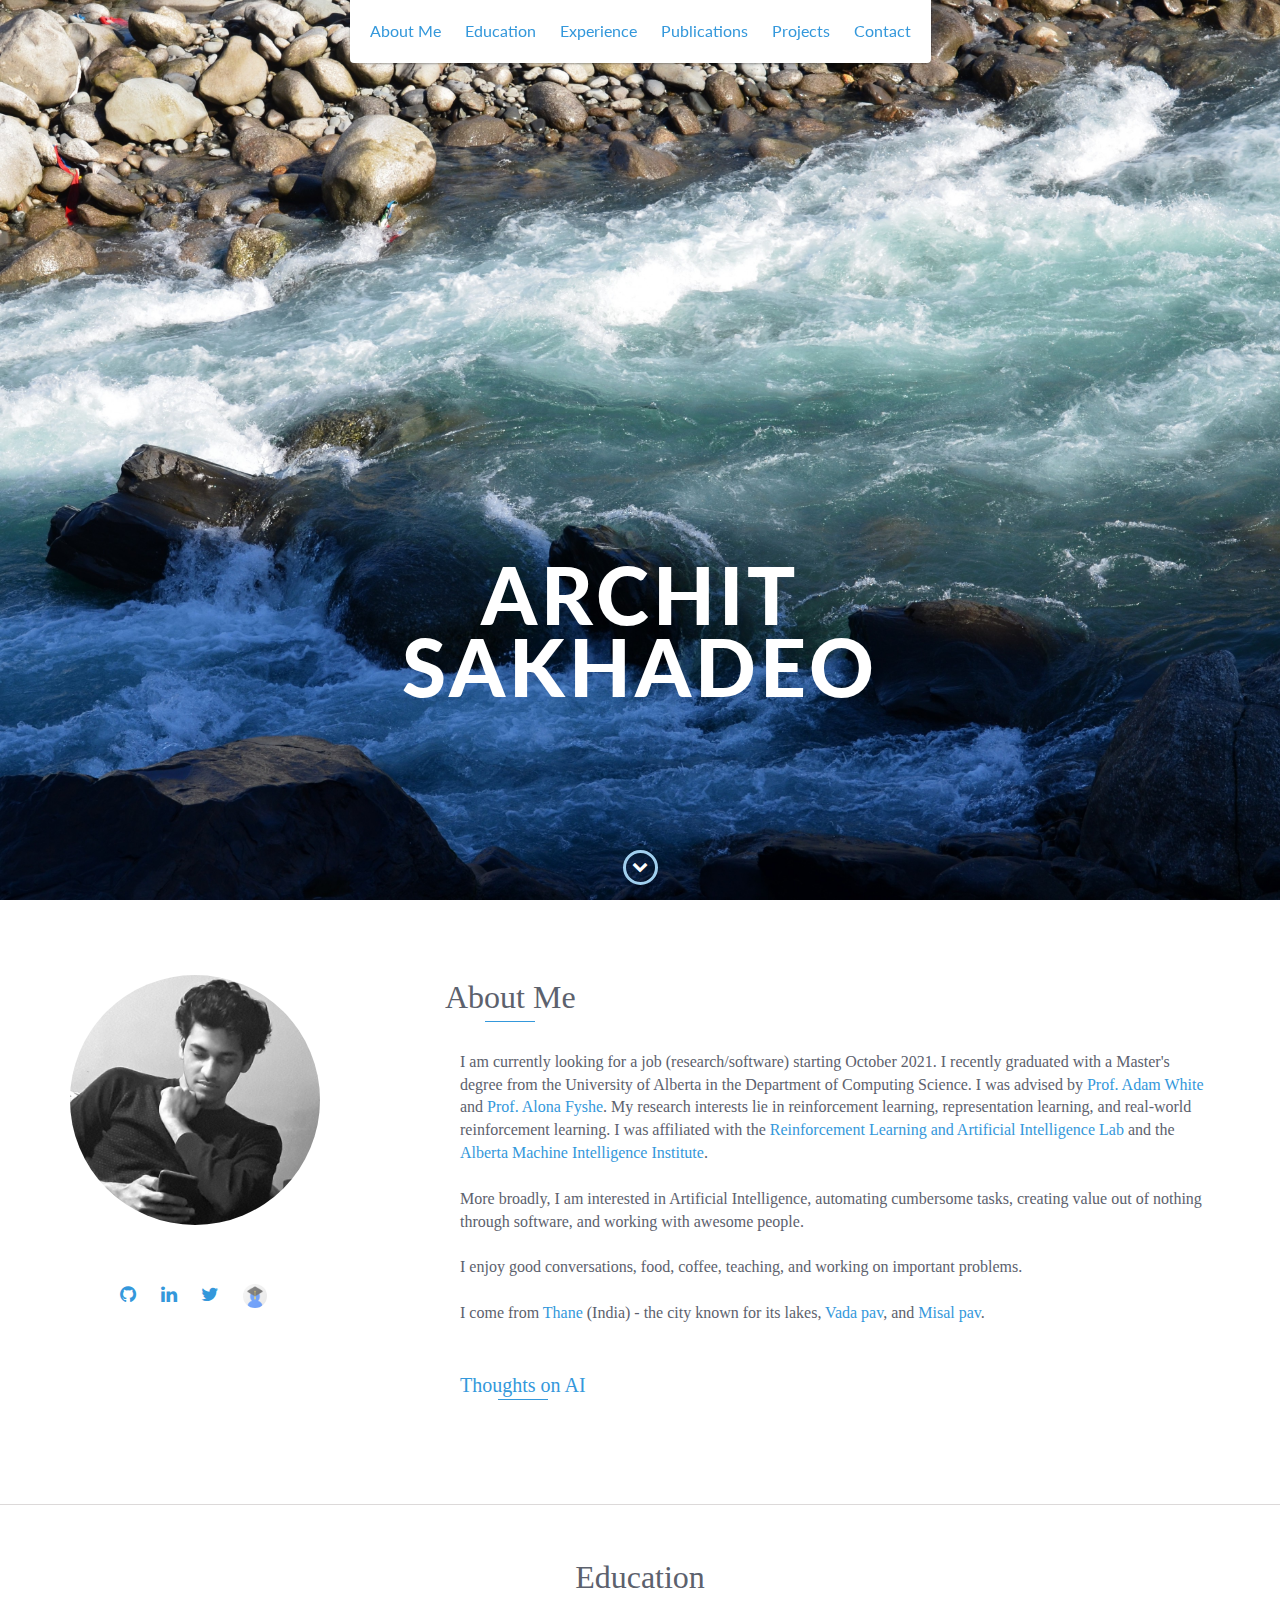
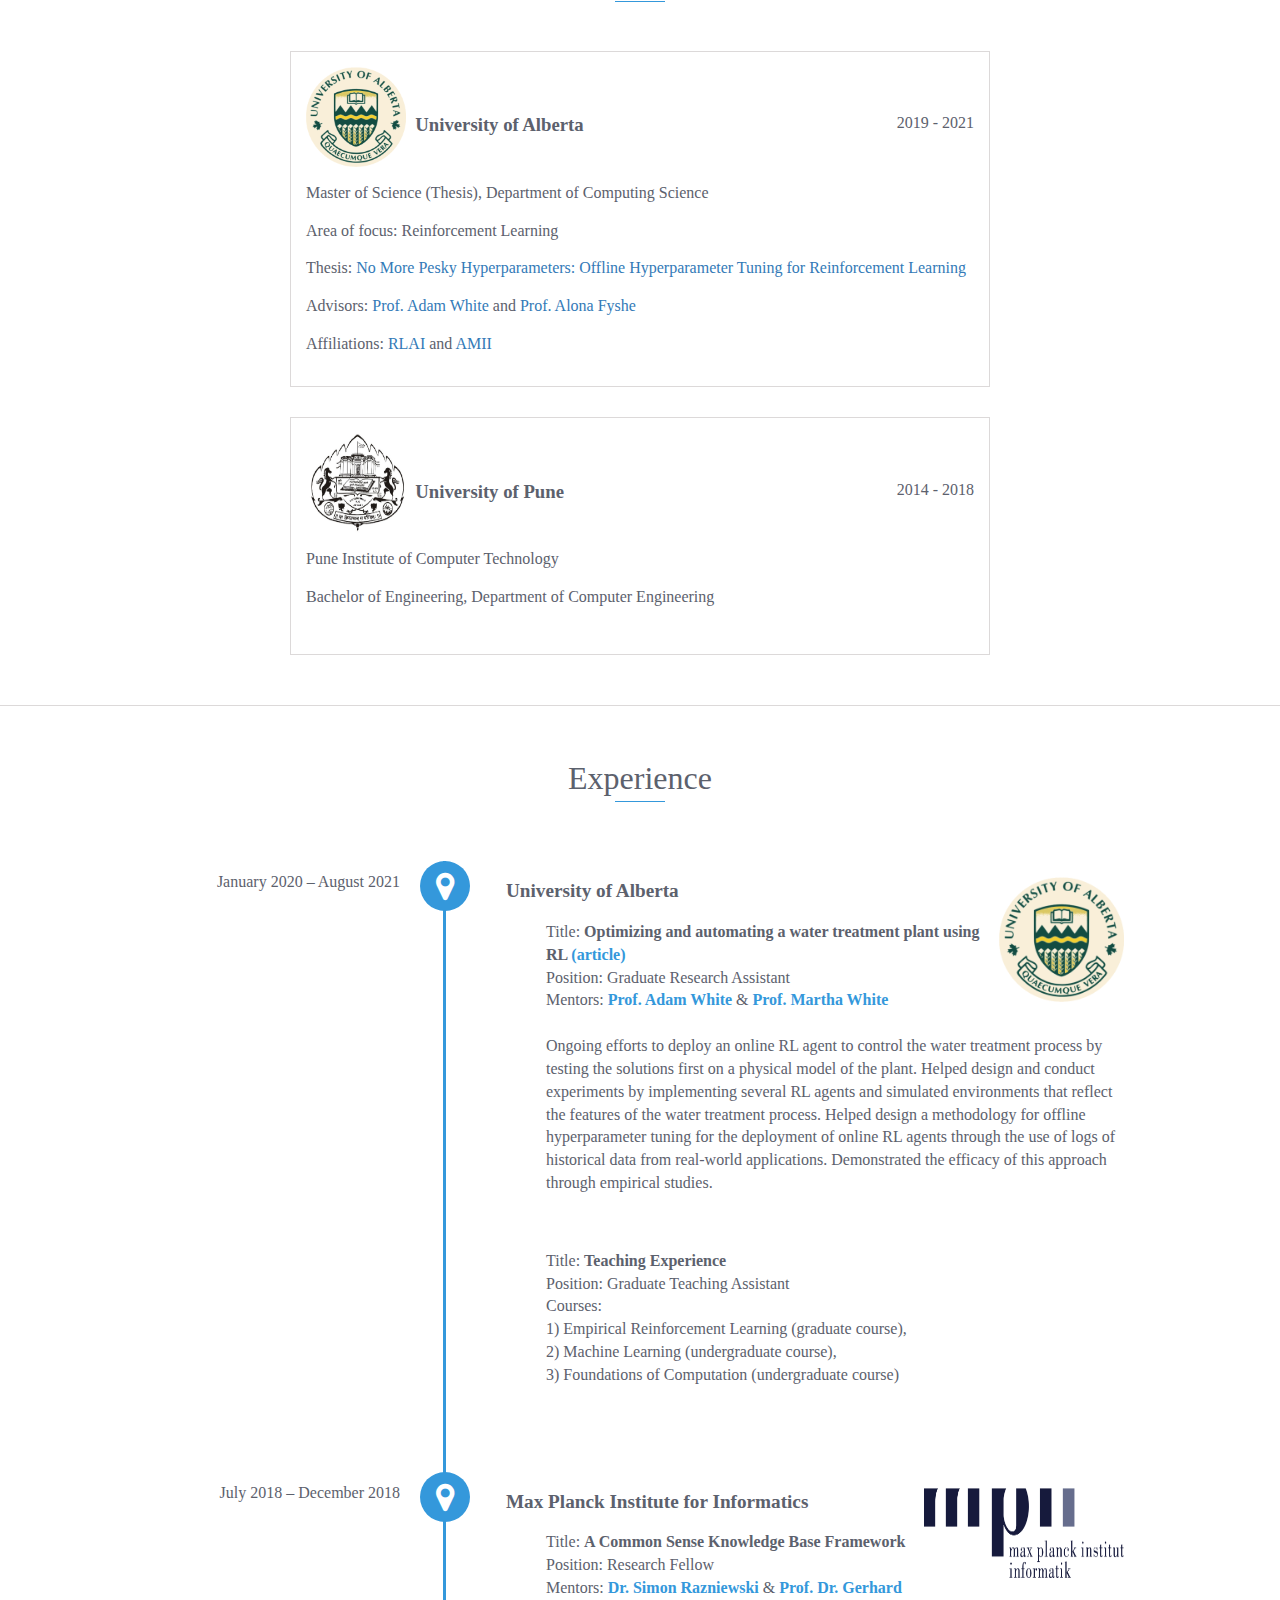
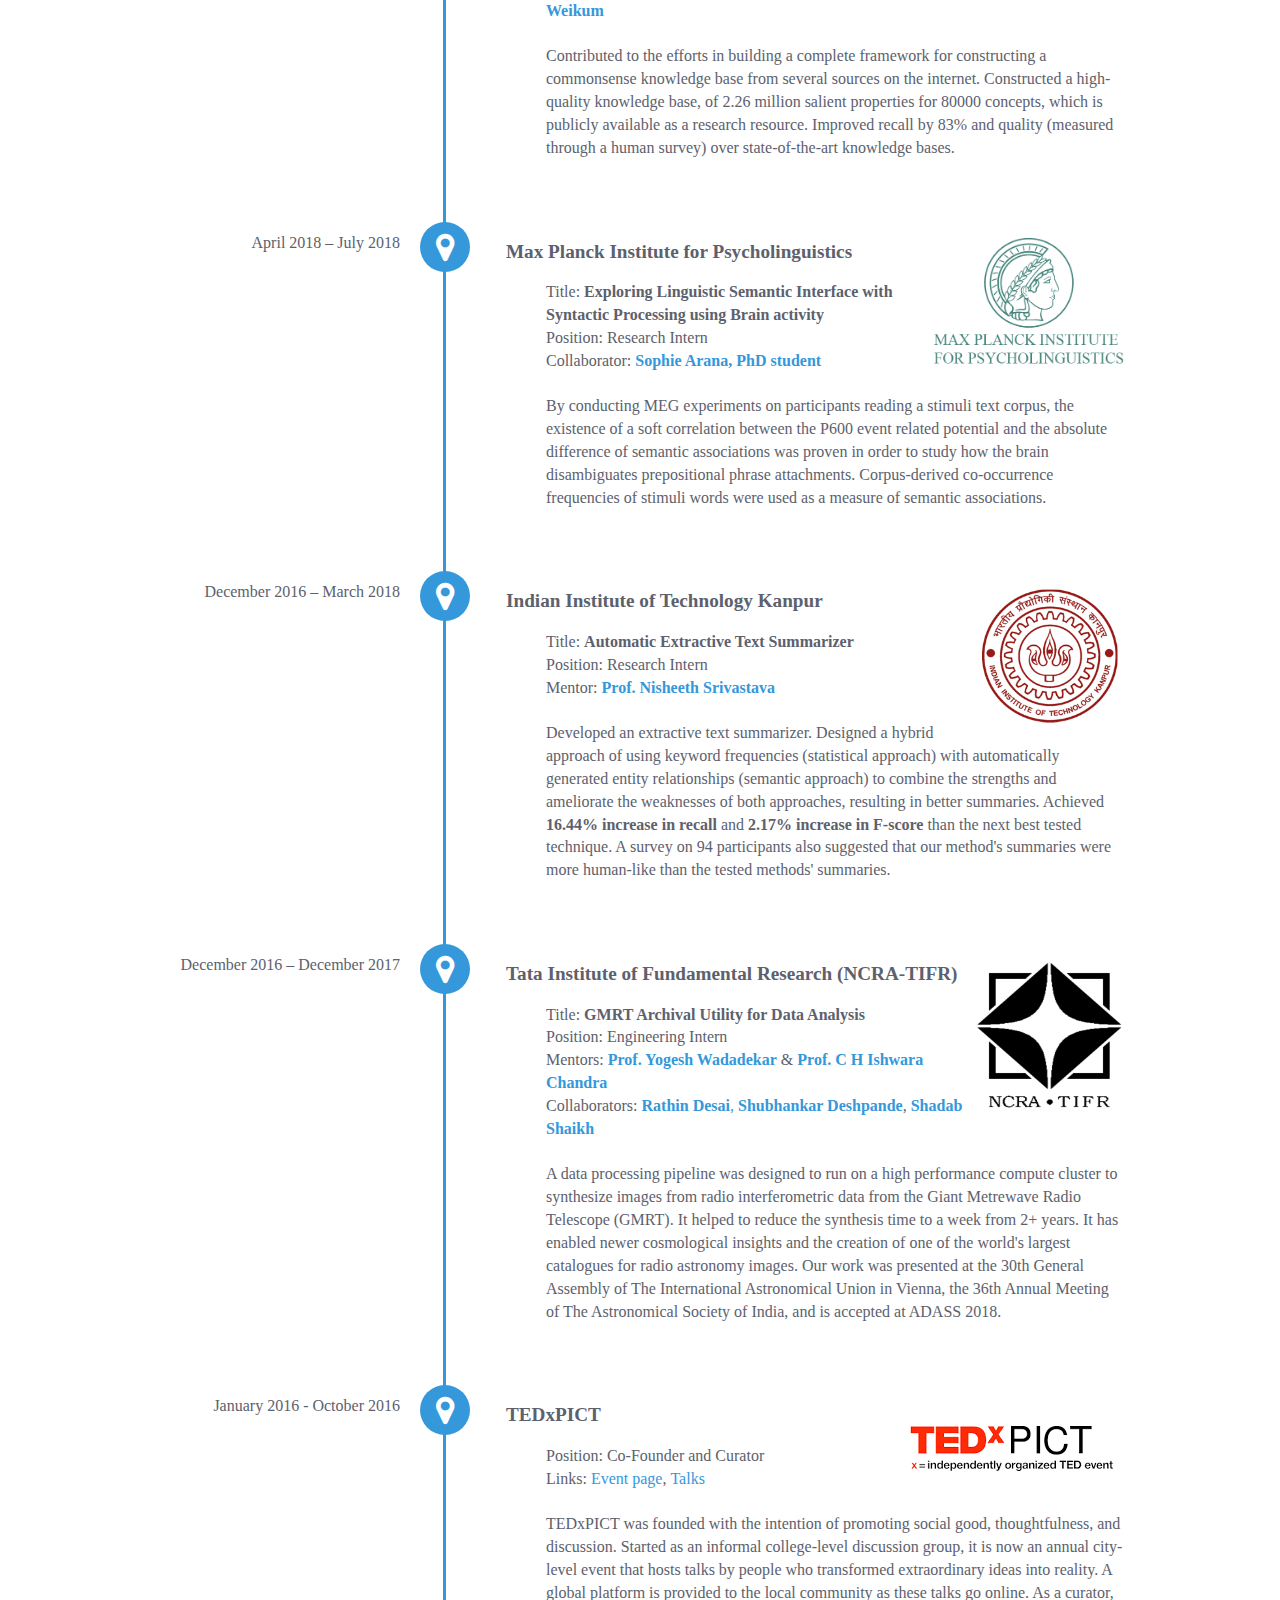
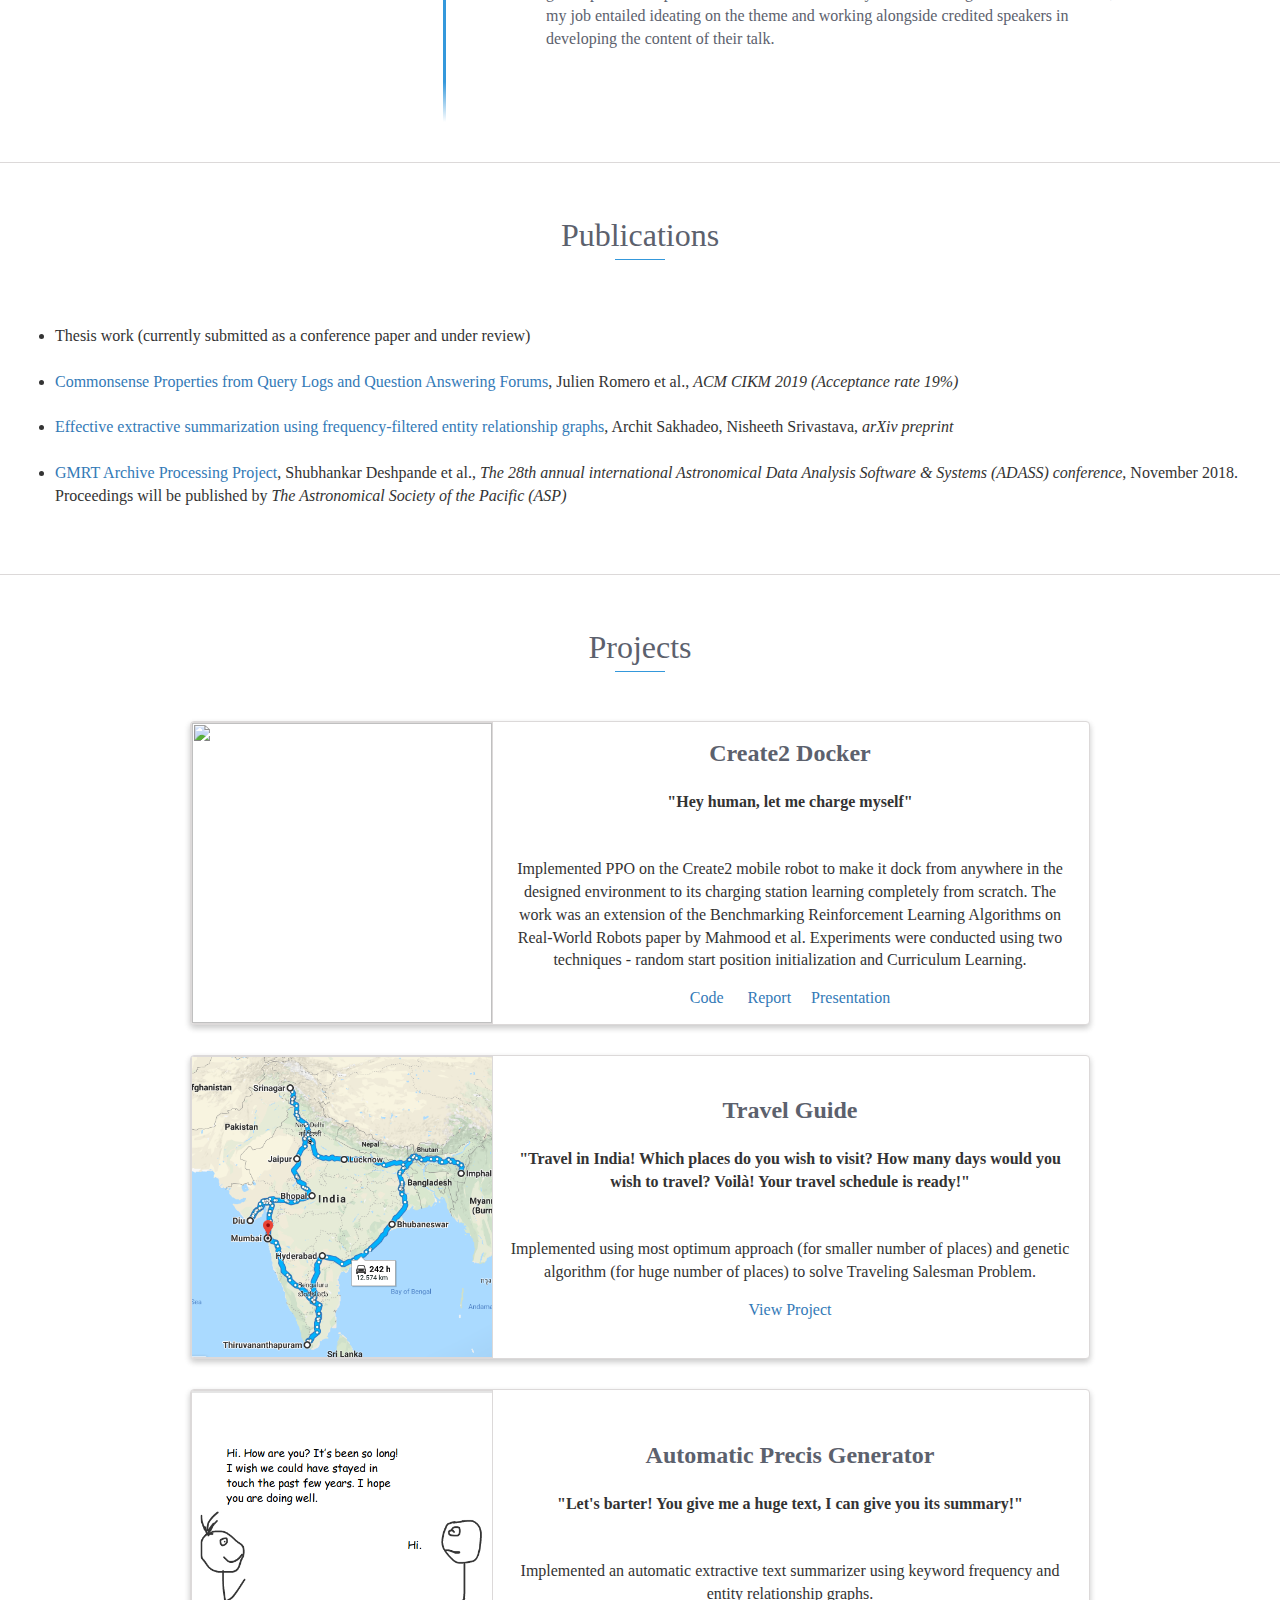
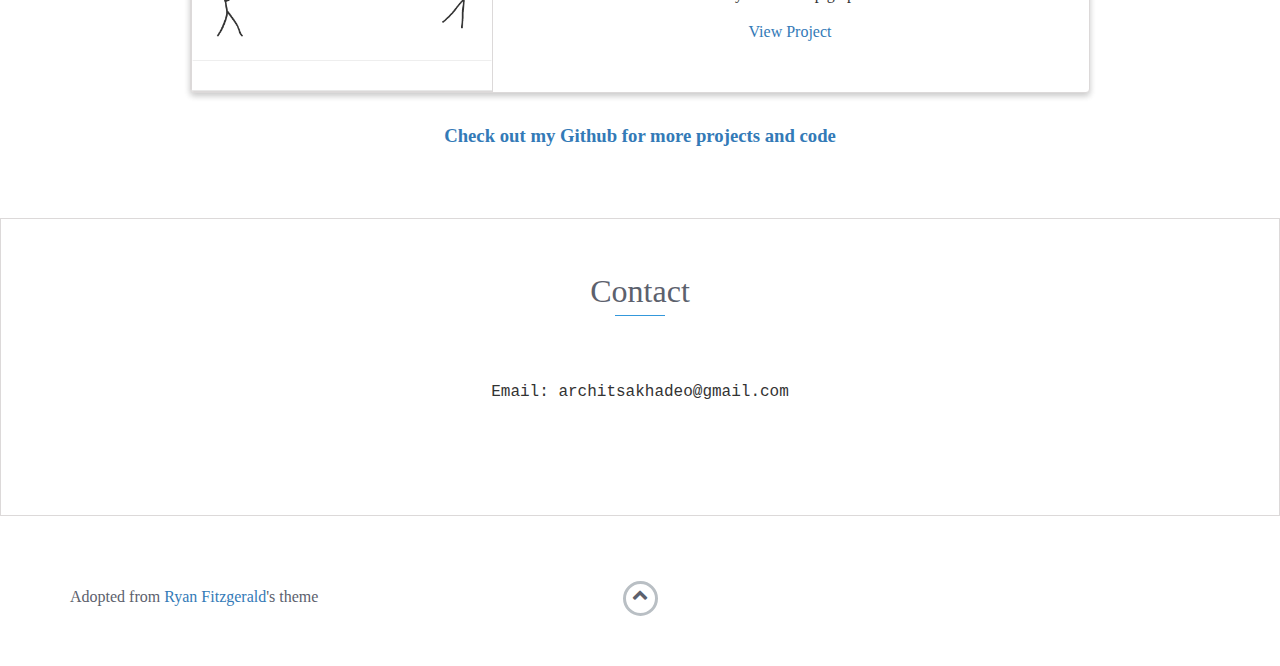
==== index.html @ 5c3d526c "minor changes" ====
<!DOCTYPE html>
<html class="no-js" lang="en">
<head>
<meta name="msvalidate.01" content="29035446FD020111C72490BD02DF732A" />
<meta name="google-site-verification" content="hlaZL2T2R4MlkDgSCx1k_vMM04wZoUFvNrxFwh4_KNQ" />
<!-- Global site tag (gtag.js) - Google Analytics -->
<script async src="https://www.googletagmanager.com/gtag/js?id=UA-126972949-1"></script>
<script>
  window.dataLayer = window.dataLayer || [];
  function gtag(){dataLayer.push(arguments);}
  gtag('js', new Date());
  gtag('config', 'UA-126972949-1');
</script>

    <meta charset="utf-8">
    <meta http-equiv="X-UA-Compatible" content="IE=edge">
    <meta name="description" content="The Website of The Hippie Monk (Archit Sakhadeo)">
    <meta name="viewport" content="width=device-width, initial-scale=1">
    <title>Archit Sakhadeo - Website</title>
	<link rel="shortcut icon" href="favicon.ico" type="image/x-icon">
	<link rel="icon" href="favicon.ico" type="image/x-icon">
    <link href="https://fonts.googleapis.com/css?family=Lato:300,400,700,900" rel="stylesheet">
    <link rel="stylesheet" href="libs/font-awesome/css/font-awesome.min.css">
    <link href="css/bootstrap.min.css" rel="stylesheet">
    <link href="css/styles.css" rel="stylesheet">

</head>

<body  style="font-family:Palatino">
    <div id="mobile-menu-open" class="shadow-large">
        <i class="fa fa-bars" aria-hidden="true"></i>
    </div><!-- End #mobile-menu-toggle -->
    <header>
        <div id="mobile-menu-close">
            <span>Close</span> <i class="fa fa-times" aria-hidden="true"></i>
        </div>
        <ul id="menu" class="shadow" style="font-family:Lato">
            <li><a href="#about">About Me</a></li>
            <!-- <li><a href="archives.html" class="no-scroll" target="_blank">Essays</a></li> -->
            <li><a href="#education">Education</a></li>
            <li><a href="#experience">Experience</a></li>
            <li><a href="#publications">Publications</a></li>
            <li><a href="#projects">Projects</a></li>
         	<li><a href="#contact">Contact</a></li>            
        </ul>        
    </header><!-- End header -->
    
    <div id="lead">
        <div id="lead-content">
            <h1 style="font-family:Lato">Archit Sakhadeo</h1>
        </div><!-- End #lead-content -->
        <div id="lead-overlay"></div>
        <div id="lead-down">
            <span>
                <i class="fa fa-chevron-down" aria-hidden="true"></i>
            </span>
        </div><!-- End #lead-down -->
    </div><!-- End #lead -->

    <div id="about">
        <div class="container">
            
            <div class="row">
                <div class="col-md-4">
                    
                    <p><img src="images/profile1.jpg" align="centre" height="250" width="250" border-radius="50%" text-align='centre'></p>
                    <!--<p><img src="images/animated_cropped.png" align="centre" height="350" width="225" border-radius="50%" text-align='centre'></p>-->
            <p><ul><h3>     
            &nbsp; &nbsp; &nbsp;
            <li><a href="https://github.com/architsakhadeo" target="_blank"><i class="fa fa-github" aria-hidden="true"></i></a></li>
            <li><a href="https://www.linkedin.com/in/architsakhadeo/" target="_blank"><i class="fa fa-linkedin" aria-hidden="true"></i></a></li>
            <!-- <li><a href="https://www.facebook.com/archit.sakhadeo" target="_blank"><i class="fa fa-facebook" aria-hidden="true"></i></a></li> -->
            <li><a href="https://twitter.com/architsakhadeo" target="_blank"><i class="fa fa-twitter" aria-hidden="true"></i></a></li>
            <li><a href="https://scholar.google.com/citations?hl=en&authuser=1&user=3elKYUQAAAAJ" target="_blank"><img src="images/scholar.png" height="24" width="24"></a></li>
            </h3></ul></p>
                </div>
                <h2 class="heading">About Me</h2>
                <div id = "about-text">
                
                <div class="col-md-8">
                    <p> I am currently looking for a job (research/software) starting October 2021. I recently graduated with a Master's degree from the University of Alberta in the Department of Computing Science. I was advised by <a href="https://sites.ualberta.ca/~amw8/" target="_blank">Prof. Adam White</a> and <a href="https://webdocs.cs.ualberta.ca/~alona/" target="_blank">Prof. Alona Fyshe</a>.
                        My research interests lie in reinforcement learning, representation learning, and real-world reinforcement learning.
                        I was affiliated with the <a href="http://rlai.ualberta.ca/" target="_blank">Reinforcement Learning and Artificial Intelligence Lab</a> and the <a href="https://www.amii.ca/" target="_blank">Alberta Machine Intelligence Institute</a>.
                    </p>
                    <br>
                    <p> More broadly, I am interested in Artificial Intelligence, automating cumbersome tasks, creating value out of nothing through software, and working with awesome people.
                    </p>
                    <br>
                    <p> I enjoy good conversations, food, coffee, teaching, and working on important problems.<br>
                        <!--• I actively read, write, learn, think, and discuss ideas for contentment.<br>-->
                        <!-- • I enjoy running, and playing squash.<br> -->
                        <!--• I recently also enjoyed learning ballroom dance.<br>-->
                        <!--• I am extremely fond of Indian, Asian, and Indianized version of Asian cuisines, and also burgers and <a href="https://en.wikipedia.org/wiki/Doner_kebab" target="_blank">Döner Kebabs</a>.<br>
                        • I absolutely love traveling in <a href="https://en.wikipedia.org/wiki/Goa" target="_blank">Goa</a>, <a href="https://en.wikipedia.org/wiki/Himachal_Pradesh" target="_blank">Himachal Pradesh</a>, and <a href="https://en.wikipedia.org/wiki/Uttarakhand" target="_blank">Uttarkhand</a> in India. I have previously also enjoyed traveling in Europe especially in <a href="https://en.wikipedia.org/wiki/Luxembourg" target="_blank">Luxembourg</a>, <a href="https://en.wikipedia.org/wiki/Salzburg" target="_blank">Salzburg</a>, <a href="https://en.wikipedia.org/wiki/Heidelberg" target="_blank">Heidelberg</a>, <a href="https://en.wikipedia.org/wiki/Bruges" target="_blank">Bruges</a>, and Paris. In Malaysia, my favourite destination is <a href="https://en.wikipedia.org/wiki/Langkawi" target="_blank">Langkawi</a>.<br>
                        • I enjoy trekking and visiting wildlife national parks. -->
                    </p>    
                    <br>
                    <p> I come from <a href="https://wikitravel.org/en/Thane" target="_blank">Thane</a> (India) - the city known for its lakes, <a href="https://en.wikipedia.org/wiki/Vada_pav" target="_blank">Vada pav</a>, and <a href="https://en.wikipedia.org/wiki/Misal_pav" target="_blank">Misal pav</a>. 
                    </p>    
                    <!--
                    <br><br>
                    <h2 class="heading" style="font-size: 1.5em;">General Thoughts</h2>
                    COMMENT THIS LINE <b><big style="text-align: center;color:#5c616d;border-bottom: 1px solid #3498db">General Thoughts</big></b>
                    <p>I maintain a blog of my essays <a href="archives.html" target="_blank">here</a>.</p>
                    -->
                    <br>
                    
                    <br><h2 class="heading" style="font-size: 1.25em;"><a href="academicthoughts.html" class="no-scroll" target="_blank">Thoughts on AI</a></h2>
                    <!--
                    <h2 class="heading" style="font-size: 1.5em;">Academic Thoughts</h2>
                    <br>
                    <i><big style="color: #5c616d;">The Search</big></i>:<br><br>
                    <p> Since centuries, humans have been attempting to understand the principles that make the <i>mind</i> and that lead to <i>intelligence</i>. Understanding what intelligence is, how to simulate it and make it a reality, how to develop intelligence much more capable than what we ever know of has been a long-standing goal of humanity. It is one of the mightiest goals we know of that even the process of attempting it is a humbling and a fruitful exercise. It is one of the most common questions that many of us ponder over at some point in our life and conclude to incomplete answers. This is my small attempt in finding these answers. I share the same curiosity, passion, and enthusiasm that many others who attempt this goal have. I hope that in my lifetime, we complete the missing pieces of this giant puzzle. 
                    </p><br>
                    <i><big style="color: #5c616d;">An Approach</big></i>:<br><br>
                    <p>   
                        Currently, my research interests lie in <i>reinforcement learning</i>, <i>representation learning</i>, and <i>real-world reinforcement learning</i>. I care about building intelligent agents that are grounded in interaction with their environment. Such agents should make use of domain independent, general-purpose learning mechanisms, architectures and algorithms.
                        Such agents should be able to improve their ability to learn with more experience and should be able to adapt to any environment they are placed in, while respecting the inherent constraints on the agents.
                    </p>
                    <br>
                    <p> I care about <i>reinforcement learning</i> as it is a powerful framework that explains how intelligence can emerge in agents solely on the basis of their interaction with the world around them. I thoroughly enjoy studying and working in <i>reinforcement learning</i>, as it brings together ideas from several areas of knowledge like <i>psychology</i>, <i>neuroscience</i>, and <i>computing science</i>, making it a very rewarding subject to study. Personally, I also think it has ties to <i>philosophy</i> as many parallels can be drawn between <i>life</i> and the <i>reinforcement learning</i> framework.
                        </p><br>
                    <p> I care about <i>representation learning</i> because it forms the basis on which learning is dependent. Many components in the <i>reinforcement learning</i> framework rely on good representations. Good representations should lead to better performance, generalization, and no interference/forgetting. With respect to this, I care about constructing the agent state, which is the agent's perception of where it is in the environment. This includes how well the representations summarize the past history, convey the present state, and predict the future. In light of this, I care about <i>general value functions</i> for prediction-based state representation and also <i>discovery/search of good state features</i>. The idea of discovery of representations, hyperparameters, architectures, and learning algorithms with minimal hand-designed components is powerful and general, and is a potential direction to general intelligence. Recently, I have been interested in this study of discovery which is also referred to as <i>learning to learn</i> or <i>meta-learning</i>.
                        Representation learning naturally leads to my interest in function approximation methods like <i>deep learning</i>.  
                        </p><br>
                    <p> I care about <i>real-world reinforcement learning</i>, especially its application in industrial control and in robotics. Most of the work done today is in the simulated domain as against the real-world where the agents of the future will be operating. Real-world brings many challenges that are important to be addressed but are not explored to the fullest in simulated domains. Today, reinforcement learning is sample inefficient and this characteristic is not very suitable in the real-world where the data rate is much lower than simulated worlds. However, it is important to note that the most gains will also be from its application in the real-world once it is viable.  
                        </p><br>
                    <p> Accordingly, I have been studying and working in these areas in different capacities.
                    -->
                </div>
                </div>
            </div>
        </div>
    </div><!-- End #about -->

    
<!-- Add Publications, Projects, write new articles on the Blog-->
    <div id="education">
        <h2 class="heading">Education</h2>
        <div class="education-block">
            <a href="https://www.ualberta.ca/index.html" target="_blank"><img src="images/ualberta.svg.png" height='100' width='100' align='left'/></a>
            <br><br>
            <h3><b>&nbsp;&nbsp;University of Alberta</b></h3>
            <span class="education-date"> 2019 - 2021 </span>
            <h4></h4>
            <h4>Master of Science (Thesis), Department of Computing Science</h4>
            <h4>Area of focus: Reinforcement Learning</h4>
            <h4>Thesis: <a href="https://drive.google.com/file/d/11Z6EzvH3NcMZxCtb4haqhnGu_RcirUyh/view?usp=sharing" target="_blank">No More Pesky Hyperparameters: Offline Hyperparameter Tuning for Reinforcement Learning</a></h4>
            <h4>Advisors: <a href="https://sites.ualberta.ca/~amw8/" target="_blank">Prof. Adam White</a> and <a href="https://webdocs.cs.ualberta.ca/~alona/" target="_blank">Prof. Alona Fyshe</a></h4>            
            <h4>Affiliations: <a href="http://rlai.ualberta.ca/" target="_blank">RLAI</a> and <a href="https://www.amii.ca/" target="_blank">AMII</a></h4>
        </div>        
        
        <div class="education-block">
        	<a href="http://www.unipune.ac.in/" target="_blank"><img src="images/sppu.JPG" height='100' width='100' align='left'/></a>
        	<br><br>
            <h3><b>&nbsp;&nbsp;University of Pune</b></h3>
            <span class="education-date"> 2014 - 2018</span>
            <h4></h4>
            <h4>Pune Institute of Computer Technology</h4>
            <h4>Bachelor of Engineering, Department of Computer Engineering</h4>
            <h4></h4>
        </div>
    </div><!-- End #education -->
    
    <div id="experience" class="background">
        <h2 class="heading">Experience</h2>
        <div id="experience-timeline">
            <div data-date="January 2020 – August 2021">
                <h3><b>University of Alberta</b></h3>
                <a href="https://www.ualberta.ca/index.html" target="_blank"><img src="images/ualberta.svg.png" height='125' width='125' align='right'/></a>
                <ul>
                <h4>Title: <b>Optimizing and automating a water treatment plant using RL  <a href="https://www.ualberta.ca/folio/2020/10/ai-pilot-project-aims-to-make-water-treatment-greener-more-efficient-and-less-expensive.html" target="_blank">(article)</a></b></h4>
                <h4>Position: Graduate Research Assistant</h4>
                <h4>Mentors: <li><a href="https://sites.ualberta.ca/~amw8/" target="_blank"><b>Prof. Adam White</b></a></li> & <li><a href="https://webdocs.cs.ualberta.ca/~whitem/index.html" target="_blank"><b>Prof. Martha White</a></li></b></h4>
                <br>
                <h4>Ongoing efforts to deploy an online RL agent to control the water treatment process by testing the solutions first on a physical model of the plant. Helped design and conduct experiments by implementing several RL agents and simulated environments that reflect the features of the water treatment process. Helped design a methodology for offline hyperparameter tuning for the deployment of online RL agents through the use of logs of historical data from real-world applications. Demonstrated the efficacy of this approach through empirical studies.</h4>
                </ul>
                <br>
                <ul>
                <h4>Title: <b>Teaching Experience</b></h4>
                <h4>Position: Graduate Teaching Assistant</h4>
                <h4>Courses: <br>
                    1) Empirical Reinforcement Learning (graduate course),<br>
                    2) Machine Learning (undergraduate course),<br>
                    3) Foundations of Computation (undergraduate course)</h4>
                <br>
                </ul>
            </div>


            <div data-date="July 2018 – December 2018">
                <h3><b>Max Planck Institute for Informatics</b></h3>
                <a href="https://www.mpi-inf.mpg.de/home/" target="_blank"><img src="images/mpii_1.png" height='90' width='200' align='right'/></a>
                <ul>
                <h4>Title: <b>A Common Sense Knowledge Base Framework</b></h4>
                <h4>Position: Research Fellow</h4>
                <h4>Mentors: <li><a href="http://www.simonrazniewski.com" target="_blank"><b>Dr. Simon Razniewski</b></a></li> & <li><a href="https://people.mpi-inf.mpg.de/~weikum/" target="_blank"><b>Prof. Dr. Gerhard Weikum</a></li></b></h4>
                <br>
                <h4>Contributed to the efforts in building a complete framework for constructing a commonsense knowledge base from several sources on the internet. Constructed a high-quality knowledge base, of 2.26 million salient properties for 80000 concepts, which is publicly available as a research resource. Improved recall by 83% and quality (measured through a human survey) over state-of-the-art knowledge bases.</h4>
                </ul>
            </div>

            <div data-date="April 2018 – July 2018">
                <h3><b>Max Planck Institute for Psycholinguistics</b></h3>
                <a href="https://www.mpi.nl/" target="_blank"><img src="images/mpipsy.png" height='130' width='190' align='right'/></a>
                <ul>
                <h4>Title: <b>Exploring Linguistic Semantic Interface with Syntactic Processing using Brain activity</b></h4>
                <h4>Position: Research Intern</h4>
				<h4>Collaborator: <li><a href="https://scholar.google.com/citations?user=Kn1CYMMAAAAJ&hl=en" target="_blank"><b>Sophie Arana, PhD student</b></a></li></h4>
				<br>
				<h4>By conducting MEG experiments on participants reading a stimuli text corpus, the existence of a soft correlation between the P600 event related potential and the absolute difference of semantic associations was proven in order to study how the brain disambiguates prepositional phrase attachments. Corpus-derived co-occurrence frequencies of stimuli words were used as a measure of semantic associations. </h4>
				</ul>
            </div>

            <div data-date="December 2016 – March 2018">
                <h3><b>Indian Institute of Technology Kanpur</b></h3>
                <a href="https://iitk.ac.in/" target="_blank"><img src="images/iitk.jpg" height='140' width='150' align='right'/></a>
                <ul>
                <h4>Title: <b>Automatic Extractive Text Summarizer</b></h4>
                <h4>Position: Research Intern</h4>
				<h4>Mentor: <li><a href="https://www.cse.iitk.ac.in/users/nsrivast/" target="_blank"><b>Prof. Nisheeth Srivastava</b></a></li></h4>
				<br>
				<h4>Developed an extractive text summarizer. Designed a hybrid approach of using keyword frequencies (statistical approach) with automatically generated entity relationships (semantic approach) to combine the strengths and ameliorate the weaknesses of both approaches, resulting in better summaries. Achieved <b>16.44% increase in recall</b> and <b>2.17% increase in F-score</b> than the next best tested technique. A survey on 94 participants also suggested that our method's summaries were more human-like than the tested methods' summaries. <!-- Accepted at CODS - COMAD 2019 if accepted --> </h4>
            	</ul>
            </div>
            
            <div data-date="December 2016 – December 2017">
                <h3><b>Tata Institute of Fundamental Research (NCRA-TIFR)</b></h3>
				<a href="http://www.ncra.tifr.res.in/" target="_blank"><img src="images/ncra.png" height='150' width='150' align='right'/></a>
				<ul>
				<h4>Title: <b>GMRT Archival Utility for Data Analysis</b></h4>
                <h4>Position: Engineering Intern</h4>
				<h4>Mentors: <li><a href="http://www.ncra.tifr.res.in/~yogesh/" target+"_blank"><b>Prof. Yogesh Wadadekar</b></a></li> & <li><a href="http://www.ncra.tifr.res.in/~ishwar/" target+"_blank"><b>Prof. C H Ishwara Chandra</b></li></a></h4>
				<h4>Collaborators: <li><a href="https://rathin20.github.io/" target+"_blank"><b>Rathin Desai</b></li>, <li><a href="https://shuby.de/" target+"_blank"><b>Shubhankar Deshpande</b></a></li>, <li><a href="https://greninja.github.io/" target+"_blank"><b>Shadab Shaikh</b></a></li></h4>
				<br>
				<h4>A data processing pipeline was designed to run on a high performance compute cluster to synthesize images from radio interferometric data from the Giant Metrewave Radio Telescope (GMRT). It helped to reduce the synthesis time to a week from 2+ years. It has enabled newer cosmological insights and the creation of one of the world's largest catalogues for radio astronomy images. Our work was presented at the 30th General Assembly of The International Astronomical Union in Vienna, the 36th Annual Meeting of The Astronomical Society of India, and is accepted at ADASS 2018.</h4>
            	</ul>
            </div>
            
            <div data-date="January 2016 - October 2016">
                <h3><b>TEDxPICT</b></h3>
				<a href="https://tedxpict.com/" target="_blank"><img src="images/tedxpict_1.png" height='91' width='225' align='right'/></a>
				<ul>
                <h4>Position: Co-Founder and Curator</h4>
                <h4>Links: <li><a href="https://www.ted.com/tedx/events/18501" target="_blank">Event page</a></li>, <li><a href="https://www.youtube.com/playlist?list=PLsRNoUx8w3rOKm47N12SqyBoAENhnkmuS" target="_blank">Talks</a></li></h4>
                <br>
                <h4>TEDxPICT was founded with the intention of promoting social good, thoughtfulness, and discussion. Started as an informal college-level discussion group, it is now an annual city-level event that hosts talks by people who transformed extraordinary ideas into reality. A global platform is provided to the local community as these talks go online. As a curator, my job entailed ideating on the theme and working alongside credited speakers in developing the content of their talk.</h4>
            	</ul>
            </div>            
        </div>
    </div><!-- End #experience -->
    
    
<div id="publications">
<h2 class="heading">Publications</h2>
<div style="display: block">
<ul style="text-align:left">
<li>Thesis work (currently submitted as a conference paper and under review)</li>
<br>
<li><a href='https://arxiv.org/abs/1905.10989' target="_blank">Commonsense Properties from Query Logs and Question Answering Forums</a>, Julien Romero et al., <i>ACM CIKM 2019 (Acceptance rate 19%)</i></li>
<br>
<li><a href='https://arxiv.org/abs/1810.10419' target="_blank">Effective extractive summarization using frequency-filtered entity relationship graphs</a>, Archit Sakhadeo, Nisheeth Srivastava, <i>arXiv preprint</i></li>
<br>
<li><a href='http://www.aspbooks.org/a/volumes/article_details/?paper_id=39214' target="_blank">GMRT Archive Processing Project</a>, Shubhankar Deshpande et al., <i>The 28th annual international Astronomical Data Analysis Software & Systems (ADASS) conference</i>, November 2018. Proceedings will be published by <i>The Astronomical Society of the Pacific (ASP)</i></li>
</div>
</div>
    
<div id="projects" class="background">
    <h2 class="heading">Projects</h2>
    <div class="container">
        <div class="row">
        <div class="project shadow-large" style="border: 1px solid #dcd9d9">
            <div class="project-image" style="border: 1px solid #dcd9d9">
                <img src="images/state5.gif" height='300' width='300'/>
            </div><!-- End .project-image -->
            <div class="project-info">
            <h3><b>Create2 Docker</b></h3>
            <p><h4>"Hey human, let me charge myself"</h4>
            <br>
            Implemented PPO on the Create2 mobile robot to make it dock from anywhere in the designed environment to its charging station learning completely from scratch. The work was an extension of the Benchmarking Reinforcement Learning Algorithms on Real-World Robots paper by Mahmood et al. Experiments were conducted using two techniques - random start position initialization and Curriculum Learning.
            </p>
            <a href="https://github.com/architsakhadeo/RL-with-Robots" target="_blank">Code</a> &emsp;
            <a href="https://drive.google.com/file/d/1BwVG-c8hGQ05tNAh2q7_Jrk8tbDirZFx/view?usp=sharing" target="_blank">Report</a>&emsp;
            <a href="https://docs.google.com/presentation/d/1x2iqF9zVP8-E3tlkNK_lnWOlN8JVrOdWjlH0-RZ8RK0/edit?usp=sharing" target="_blank">Presentation</a>
            </div> <!-- End .project-info --> 
        </div> <!-- End .project -->

        <!--
                <div class="project shadow-large" style="border: 1px solid #dcd9d9">
                    <div class="project-image" style="border: 1px solid #dcd9d9">
                        <img src="images/baseline.png" height='300' width='325'/>
                    </div>
        -->
        
                    <!-- End .project-image -->
        <!--
                    <div class="project-info">
                        <h3><b>REINFORCE algorithm</b></h3>
                        <p>
                            <h4>"Value Estimate as a baseline? Yes! Discounting rewards? Maybe not."</h4>
                            <br>
                            Implemented the REINFORCE algorithm on the discrete action space and episodic CartPole v1 task from OpenAI Gym. Tested the effect of discounting rewards and subtracting a state dependent, action independent baseline (value estimate) from the returns on the performance of the REINFORCE algorithm.
                        </p>
                        <a href="https://github.com/architsakhadeo/Courses/tree/master/652/Assignments/PPO_RL_assignment2" target="_blank">Code</a> &emsp;
                        <a href="https://drive.google.com/open?id=1XaUBo6tzyWL6mezq7BaRkbJrBIZUFMTH" target="_blank">Report</a> &emsp;                        
                    </div> 
        -->
                    <!-- End .project-info --> 
        <!--        </div> 
        -->
                <!-- End .project -->
            

                <div class="project shadow-large" style="border: 1px solid #dcd9d9">
                    <div class="project-image" style="border: 1px solid #dcd9d9">
                        <img src="images/TSP.png" height='300' width='300'/>
                    </div>
                    <!-- End .project-image -->
                    <div class="project-info">
                        <h3><b>Travel Guide</b></h3>
                        <p>
                            <h4>"Travel in India! Which places do you wish to visit? How many days would you wish to travel? Voilà! Your travel schedule is ready!"</h4>
                            <br>
                            Implemented using most optimum approach (for smaller number of places) and genetic algorithm (for huge number of places) to solve Traveling Salesman Problem.
                        </p>
                        <a href="https://github.com/architsakhadeo/Travel-Guide-Genetic-Algorithm" target="_blank">View Project</a>
                    </div> 
                    <!-- End .project-info --> 
                </div> 
                <!-- End .project -->

                <div class="project shadow-large" style="border: 1px solid #dcd9d9">
                    <div class="project-image" style="border: 1px solid #dcd9d9">
                        <img src="images/cartoon_summarizer2.png" height='300' width='300'/>
                    </div> 
                    <!-- End .project-image -->
                    <div class="project-info">
                        <h3><b>Automatic Precis Generator</b></h3>
                        <p> 
                        <h4>"Let's barter! You give me a huge text, I can give you its summary!"</h4>
                        <br>
                        Implemented an automatic extractive text summarizer using keyword frequency and entity relationship graphs.
                            
                        </p>
                        <a href="https://github.com/architsakhadeo/Text-Summarizer" target="_blank">View Project</a>
                    </div> 
                    <!-- End .project-info -->
                </div> 
                <!-- End .project -->
                
				<h3><a href="https://github.com/architsakhadeo/" target="_blank">Check out my Github for more projects and code</a></h3>
				
				                
            </div> 
        </div>
    </div> 
    <!-- End #projects -->
    
<div id="contact" style="border: 1px solid #dcd9d9">
<h2 class="heading">Contact</h2>
<div style="display: block">
<!--<pre>&lt;first_name&gt;: archit<br>&lt;last_name&gt;: sakhadeo</pre>
<br>     -->
<!--<pre>Email: &lt;last_name&gt;@ualberta.ca<br><br>                 &lt;first_name&gt;&lt;last_name&gt;@gmail.com</pre>     -->
<!--<pre>Email: &lt;first_name&gt;&lt;last_name&gt;@gmail.com</pre>-->
<pre>Email: architsakhadeo@gmail.com</pre>
</div>
<br>
<br>
<!--<div style="display: block">
<p>CV available on request</p>
</div>-->
</div>
	
    <footer>
        <div class="container">
            <div class="row">
                <div class="col-sm-5 copyright">
                    <p>
                        Adopted from <a href="https://github.com/RyanFitzgerald/devportfolio">Ryan Fitzgerald</a>'s theme
                    </p>
                </div>
                <div class="col-sm-2 top">
                    <span id="to-top">
                        <i class="fa fa-chevron-up" aria-hidden="true"></i>
                    </span>
                </div>


            </div>
        </div>
    </footer>
    <!-- End footer -->

    <script src="https://ajax.googleapis.com/ajax/libs/jquery/1.12.4/jquery.min.js"></script>
    <script src="js/scripts.min.js"></script>
</body>

</html>
---- css/styles.css ----
/*!
    Title: Dev Portfolio Template
    Version: 1.2.1
    Last Change: 08/28/2017
    Author: Ryan Fitzgerald
    Repo: https://github.com/RyanFitzgerald/devportfolio-template
    Issues: https://github.com/RyanFitzgerald/devportfolio-template/issues

    Description: This file contains all the styles associated with the page
    that don't come from third party libraries. This file gets compiled using
    Gulp and send to the /css folder which is then loaded on the page.
*/body{font-family:'Lato', sans-serif;font-size:16px}body.active{overflow:hidden;z-index:-1}.no-js #experience-timeline>div{background:#fff;padding:10px;margin-bottom:10px;border:1px solid #dcd9d9}.no-js #experience-timeline>div h3{font-size:1.5em;font-weight:300;color:#5c616d;display:inline-block;margin:0}.no-js #experience-timeline>div h4{font-size:1.2em;font-weight:300;color:#7e8890;margin:0 0 15px 0}.no-js #experience-timeline>div p{color:#5c616d;font-size:0.9em;margin:0}.no-js #experience-timeline:before,.no-js #experience-timeline:after{content:none}@keyframes dropHeader{0%{transform:translateY(-100%)}100%{transform:translateY(0)}}header{position:fixed;top:0;left:0;right:0;text-align:center;z-index:999;animation-name:dropHeader;animation-iteration-count:1;animation-timing-function:ease;animation-duration:0.75s}header ul{display:inline-block;background:#fff;text-align:center;padding:10px;margin:0;border-bottom-right-radius:4px;border-bottom-left-radius:4px}header li{display:inline-block}header a{display:block;color:#3498db;padding:10px}header a:hover{color:#217dbb;text-decoration:none;background:#eee;border-radius:4px}header a:focus{color:#3498db;text-decoration:none}header.active{display:block}header.sticky{position:fixed;z-index:999}#menu.active{display:block}#mobile-menu-open{display:none;cursor:pointer;position:fixed;right:15px;top:10px;color:#3498db;font-size:1.5em;z-index:20;padding:0 7px;border-radius:4px;background:#fff}#mobile-menu-close{display:none;text-align:right;width:100%;background:#fff;font-size:1.5em;padding-right:15px;padding-top:10px;cursor:pointer;color:#3498db}#mobile-menu-close span{font-size:0.5em;text-transform:uppercase}#mobile-menu-close i{vertical-align:middle}footer{padding:50px 0}.copyright{padding-top:20px}.copyright p{margin:0;color:#5c616d}.top{text-align:center}.top span{cursor:pointer;display:block;margin:15px auto 0 auto;width:35px;height:35px;border-radius:50%;border:3px solid #b9bfc4;text-align:center}.top i{color:#5c616d}.social{text-align:right}.social ul{margin:5px 0 0 0;padding:0}.social li{display:inline-block;font-size:1.25em;list-style:none}.social a{display:block;color:#5c616d;padding:10px}.social a:hover{color:#3498db}.btn-rounded-white{display:inline-block;color:#fff;padding:15px 25px;border:3px solid #fff;border-radius:30px;transition:.5s ease all}.btn-rounded-white:hover{color:#3498db;background:#fff;text-decoration:none}.shadow{box-shadow:0 1px 3px rgba(0,0,0,0.12),0 1px 2px rgba(0,0,0,0.24)}.shadow-large{box-shadow:0 3px 6px rgba(0,0,0,0.08),0 3px 6px rgba(0,0,0,0.15)}.heading{position:relative;display:inline-block;font-size:2em;font-weight:300;margin:0 0 30px 0}.heading:after{position:absolute;content:'';top:100%;height:1px;width:50px;left:0;right:0;margin:0 auto;background:#3498db}.background-alt{background:#f2f2f5}#lead{position:relative;height:100vh;min-height:500px;max-height:1080px;background:url(../images/lead-bg_new.jpg);background-size:cover;padding:15px;overflow:hidden}#lead-content{position:absolute;z-index:10;top:70%;left:50%;transform:translate(-50%, -50%);text-align:center}#lead-content h1,#lead-content h2{margin:0}#lead-content h1{color:#fff;font-weight:900;font-size:5em;text-transform:uppercase;letter-spacing:0.05em;line-height:0.9em}#lead-content h2{color:#a0cfee;font-weight:500;font-size:2.25em;margin-bottom:15px}#lead-overlay{position:absolute;height:100%;width:100%;top:0;right:0;bottom:0;left:0;background:#ffffff00;z-index:1}#lead-down{position:absolute;left:0;right:0;width:100%;text-align:center;z-index:10;bottom:15px;color:#fff}#lead-down span{cursor:pointer;display:block;margin:0 auto;width:35px;height:35px;border-radius:50%;border:3px solid #a0cfee;text-align:center}#lead-down i{animation:pulsate 1.5s ease;animation-iteration-count:infinite;padding-top:5px}@keyframes pulsate{0%{transform:scale(1, 1)}50%{transform:scale(1.2, 1.2)}100%{transform:scale(1, 1)}}#about{padding:75px 15px;border-bottom:1px solid #dcd9d9}#about h2{color:#5c616d;text-align:center;}#about p{color:#5c616d;margin:0} #about img{border-radius: 50%;} #about li{display:inline-block} #about ul{padding:12px} #about a{display:block;color:#3498db;padding:10px}#about a:hover{color:#217dbb;text-decoration:none;background:#eee;border-radius:4px}#about a:focus{color:#3498db;text-decoration:none} #about-text a{display:inline;color:#3498db;padding:0px}#about-text a:hover{color:#217dbb;text-decoration:none;background:#eee;border-radius:4px}#about-text a:focus{color:#3498db;text-decoration:none} #experience{padding:50px 15px;text-align:center;border-bottom:1px solid #dcd9d9}#experience h2{color:#5c616d}#experience-timeline{margin:30px auto 0 auto;position:relative;max-width:1000px}#experience-timeline:before{position:absolute;content:'';top:0;bottom:0;left:303px;right:auto;height:100%;width:3px;background:#3498db;z-index:0}#experience-timeline:after{position:absolute;content:'';width:3px;height:40px;background:#3498db;background:linear-gradient(to bottom, #3498db, rgba(52,152,219,0));top:100%;left:303px}.vtimeline-content{margin-left:350px;background:#fff;border:1px solid #ffffff/*#e6e6e6*/;padding:15px;border-radius:3px;text-align:left}.vtimeline-content h3{font-size:1.2em;font-weight:300;color:#5c616d;display:inline-block;margin:0}.vtimeline-content h4{font-size:1.0em;font-weight:300;color:#5c616d;margin:0/* 0 15px 0*/}.vtimeline-content p{color:#5c616d;font-size:0.9em;margin:0}.vtimeline-content li{display:inline}.vtimeline-content a{display:inline;color:#3498db/*;padding:10px*/}.vtimeline-content a:hover{color:#217dbb;text-decoration:none;background:#eee;border-radius:4px}.vtimeline-content a:focus{color:#3498db;text-decoration:none}.vtimeline-point{position:relative;display:block;vertical-align:top;margin-bottom:30px}.vtimeline-icon{position:relative;color:#fff;width:50px;height:50px;background:#3498db;border-radius:50%;float:left;z-index:99;margin-left:280px}.vtimeline-icon i{display:block;font-size:2em;margin-top:10px}.vtimeline-date{width:260px;text-align:right;position:absolute;left:0;top:10px;font-weight:300;color:#5c616d}#education{padding:50px 15px 20px 15px;border-bottom:1px solid #dcd9d9;text-align:center}#education h2{color:#5c616d;margin-bottom:50px}.education-block{max-width:700px;margin:0 auto 30px auto;padding:15px;border:1px solid #dcd9d9;text-align:left}.education-block h3{font-weight:500;float:left;margin:0;color:#5c616d}.education-block span{color:#5c616d;float:right}.education-block h4{color:#5c616d;clear:both;font-weight:500;margin:0 0 15px 0}.education-block p,.education-block ul{margin:0;color:#5c616d;font-size:0.9em}.education-block ul{padding:0 0 0 15px}#publications{padding:50px 15px;background:#ffffff;text-align:center;border-bottom:1px solid #dcd9d9}#publications h2{/*margin:0 0 15px 0*/margin-bottom:50px;color:#5c616d/*;font-weight:500*/}#projects{padding:50px 15px/*;border-bottom:1px solid #dcd9d9*/;text-align:center}#projects h2{color:#5c616d;margin-bottom:50px}.project{position:relative;max-width:900px;margin:0 auto 30px auto;overflow:hidden;background:#fff;border-radius:4px}.project-image{float:left}.project-info{position:absolute;top:50%;transform:translateY(-50%);margin-left:300px;padding:15px}.project-info h3{font-size:1.5em;font-weight:300;color:#5c616d;margin:0 0 15px 0}.project-info p{color:#5c616d;margin:0 0 15px 0;font-size:0.9em}.no-image .project-info{position:relative;margin:0;padding:30px 15px;transform:none}#more-projects{display:none}#skills{padding:50px 15px;text-align:center}#skills h2{color:#5c616d;margin-bottom:50px}#skills ul{display:block;margin:0 auto;padding:0;max-width:800px}#skills li{display:inline-block;margin:7px;padding:5px 10px;color:#5c616d;background:#e4e4ea;list-style:none;cursor:default;font-size:1.2em}#contact{padding:50px 15px;background:#ffffff;text-align:center}#contact h2{/*margin:0 0 15px 0*/margin-bottom:50px;color:#5c616d/*;font-weight:500*/}#contact-form{max-width:500px;margin:0 auto}#contact-form input,#contact-form textarea{display:block;width:100%;padding:10px;border-radius:4px;border:none;margin-bottom:10px;background:#1d6fa5;color:#fff;transition:.5s ease all}#contact-form input::-webkit-input-placeholder,#contact-form textarea::-webkit-input-placeholder{color:#fff}#contact-form input:-moz-placeholder,#contact-form textarea:-moz-placeholder{color:#fff;opacity:1}#contact-form input::-moz-placeholder,#contact-form textarea::-moz-placeholder{color:#fff;opacity:1}#contact-form input:-ms-input-placeholder,#contact-form textarea:-ms-input-placeholder{color:#fff}#contact-form input:focus,#contact-form textarea:focus{outline:none;background:#16527a}#contact-form textarea{height:150px;resize:none}#contact-form button{display:block;width:100%;background:#fff;border-radius:4px;padding:5px 10px;border:none;color:#3498db;font-weight:700;box-shadow:0 1px 3px rgba(0,0,0,0.12),0 1px 2px rgba(0,0,0,0.24);transition:.5s ease all}#contact-form button:hover{box-shadow:0 10px 20px rgba(0,0,0,0.19),0 6px 6px rgba(0,0,0,0.23)}.optional-section{padding:50px 15px;text-align:center;border-top:1px solid #dcd9d9}.optional-section h2{color:#5c616d}.optional-section-block{max-width:700px;margin:0 auto 30px auto;padding:15px;border:1px solid #dcd9d9;background:#fff;text-align:left}.optional-section-block h3{font-weight:500;margin:0 0 15px 0;color:#5c616d}.optional-section-block h4{color:#5c616d;clear:both;font-weight:500;margin:0 0 15px 0}.optional-section-block p,.optional-section-block ul{margin:0 0 15px 0;color:#5c616d;font-size:0.9em}.optional-section-block ul{padding:0 0 0 15px}@media only screen and (max-width: 750px){#experience-timeline:before,#experience-timeline:after{left:23px}.vtimeline-date{width:auto;text-align:left;position:relative;margin-bottom:15px;display:block;margin-left:70px}.vtimeline-icon{margin-left:0}.vtimeline-content{margin-left:70px}}@media only screen and (max-width: 992px){#lead{height:auto;min-height:auto;max-height:auto;padding:100px 15px}#lead-content{position:relative;transform:none;left:auto;top:auto}#lead-content h1{font-size:3em}#lead-content h2{font-size:1.75em}#about{text-align:center}#about p{text-align:center}}@media only screen and (max-width: 768px){header{position:fixed;display:none;z-index:999;animation:none;bottom:0;height:100%}#mobile-menu-open,#mobile-menu-close{display:block}#menu{height:100%;overflow-y:auto;box-shadow:none;border-radius:0;width:100%}#menu li{display:block;margin-bottom:10px}#lead-content h1{font-size:2em}#lead-content h2{font-size:1.3em}#lead-content a{padding:10px 20px}#lead-down{display:none}.education-block h3,.education-block span{float:none}.project-image{display:none}.project-info{position:relative;margin:0;padding:30px 15px;top:auto;transform:none}footer{text-align:center}.social{text-align:center}}@media only screen and (max-width: 480px){#lead-content h1{font-size:1.5em}#lead-content h2{font-size:1em}#lead-content a{font-size:0.9em;padding:5px 10px}}
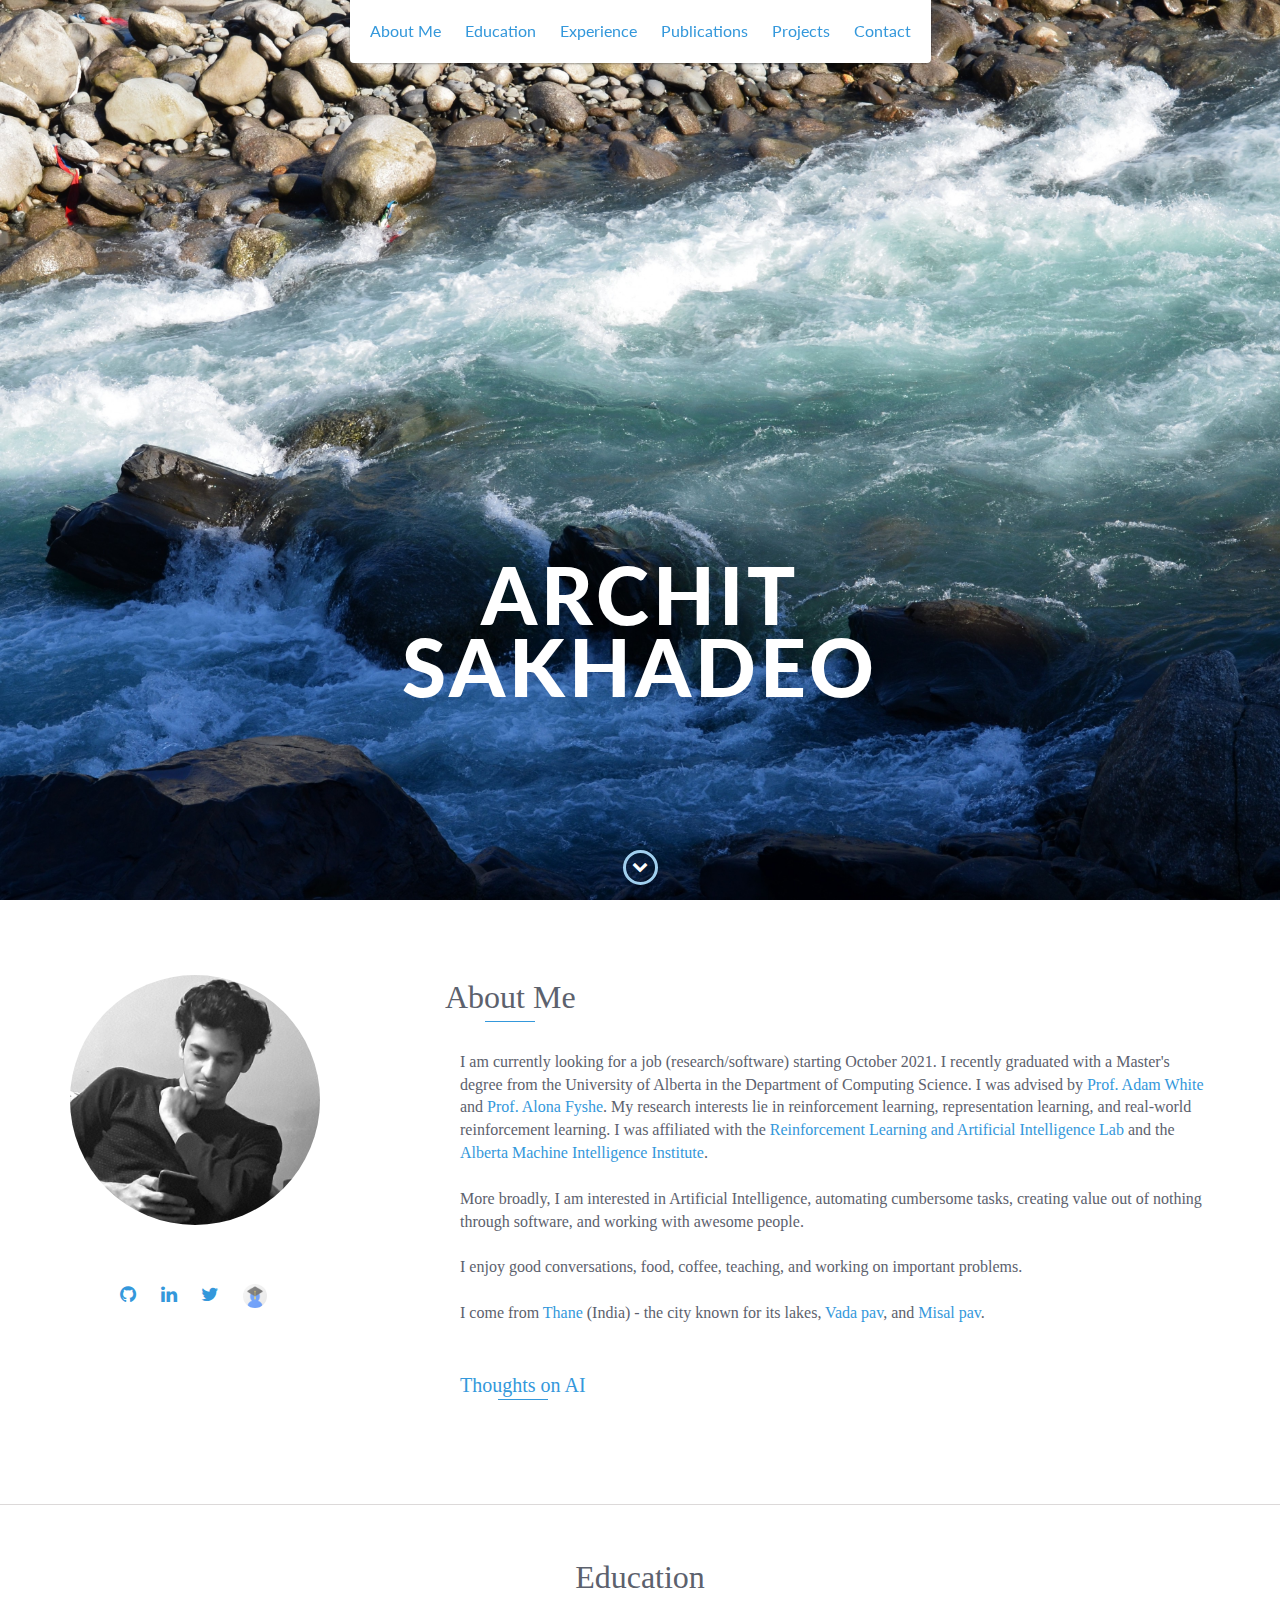
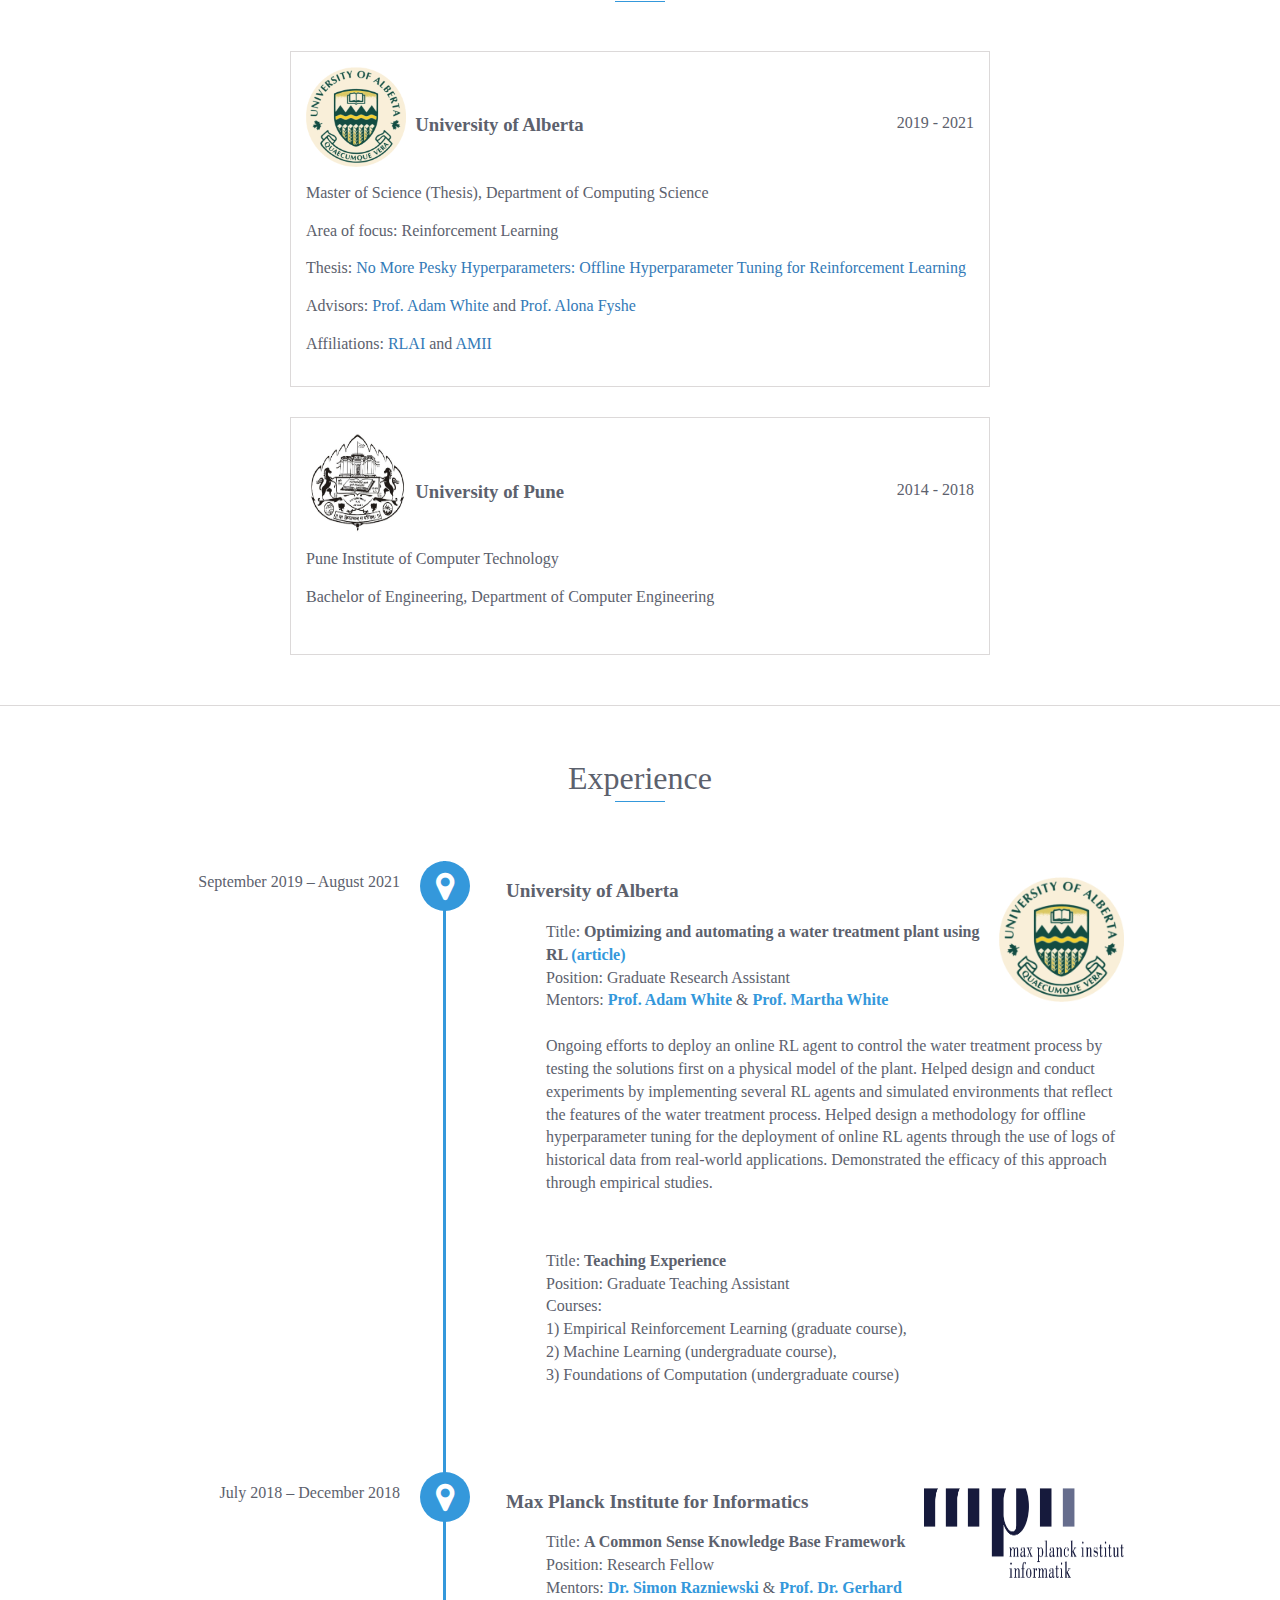
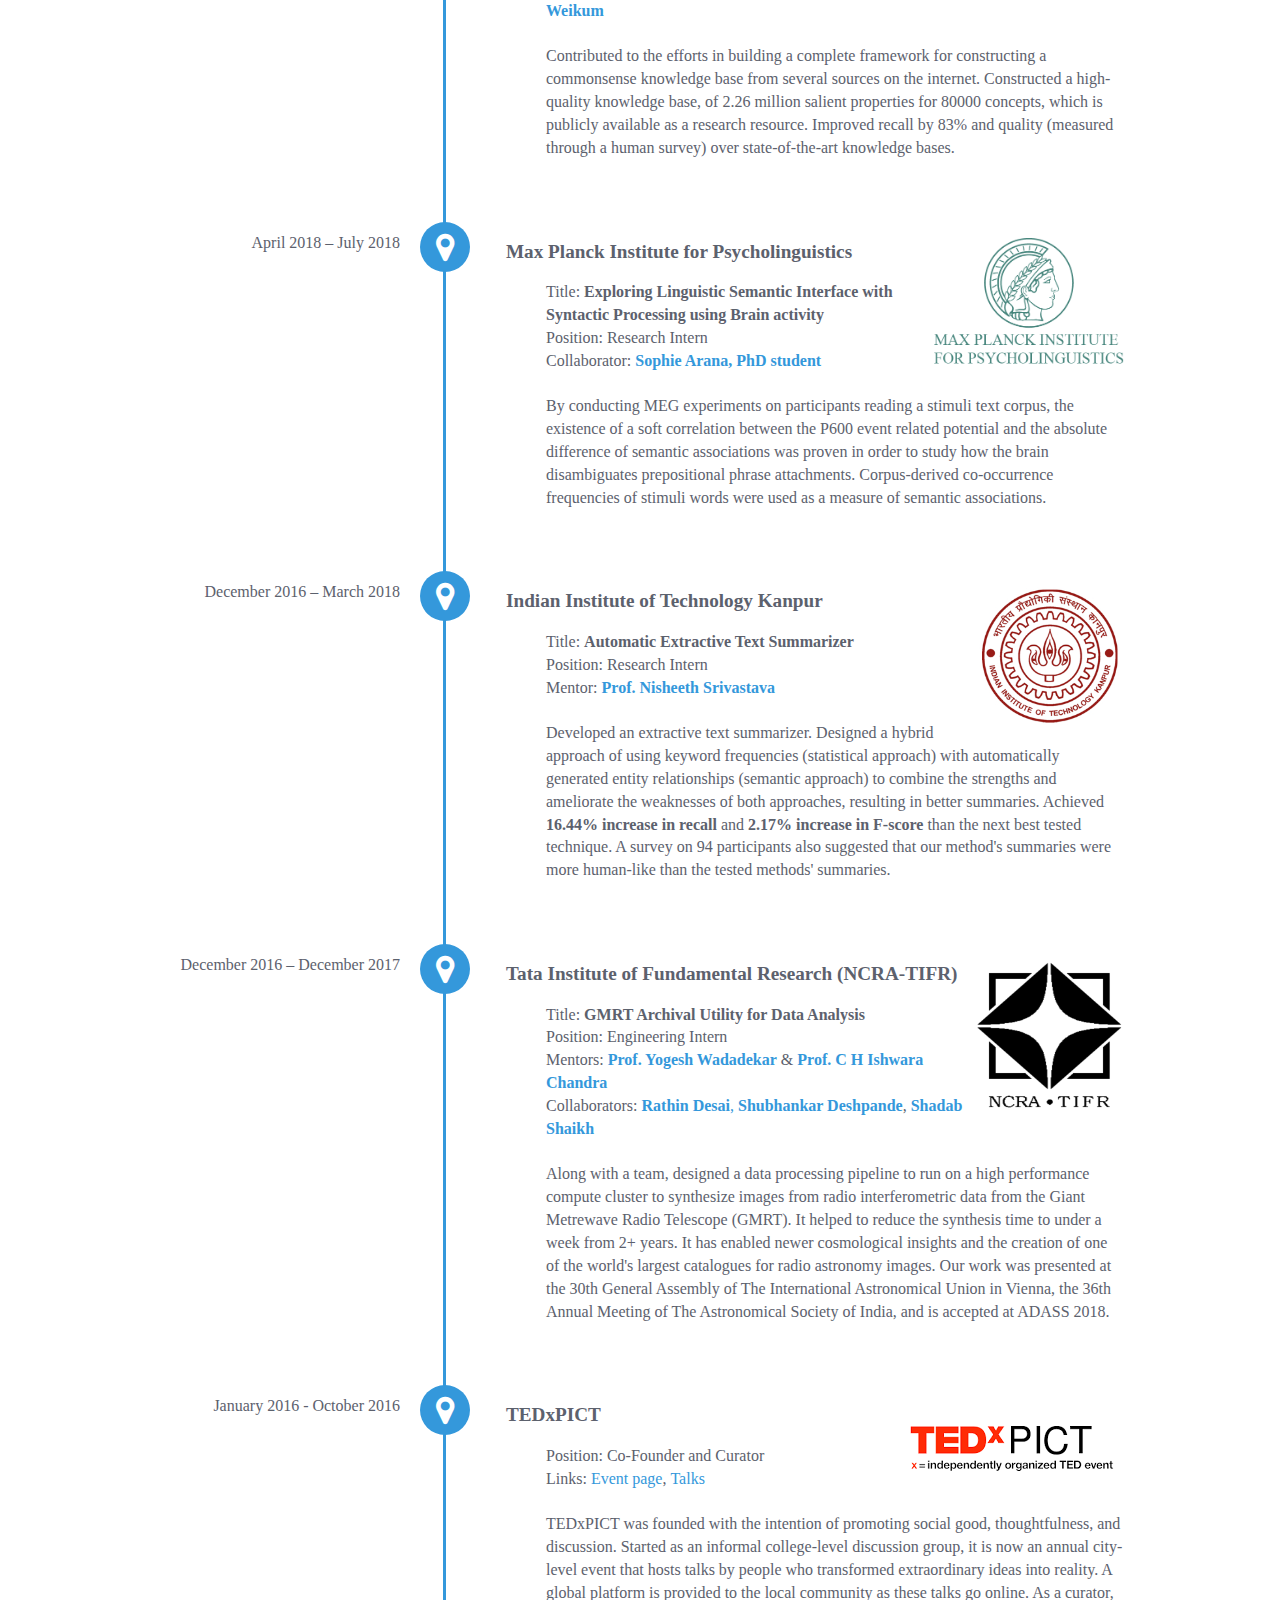
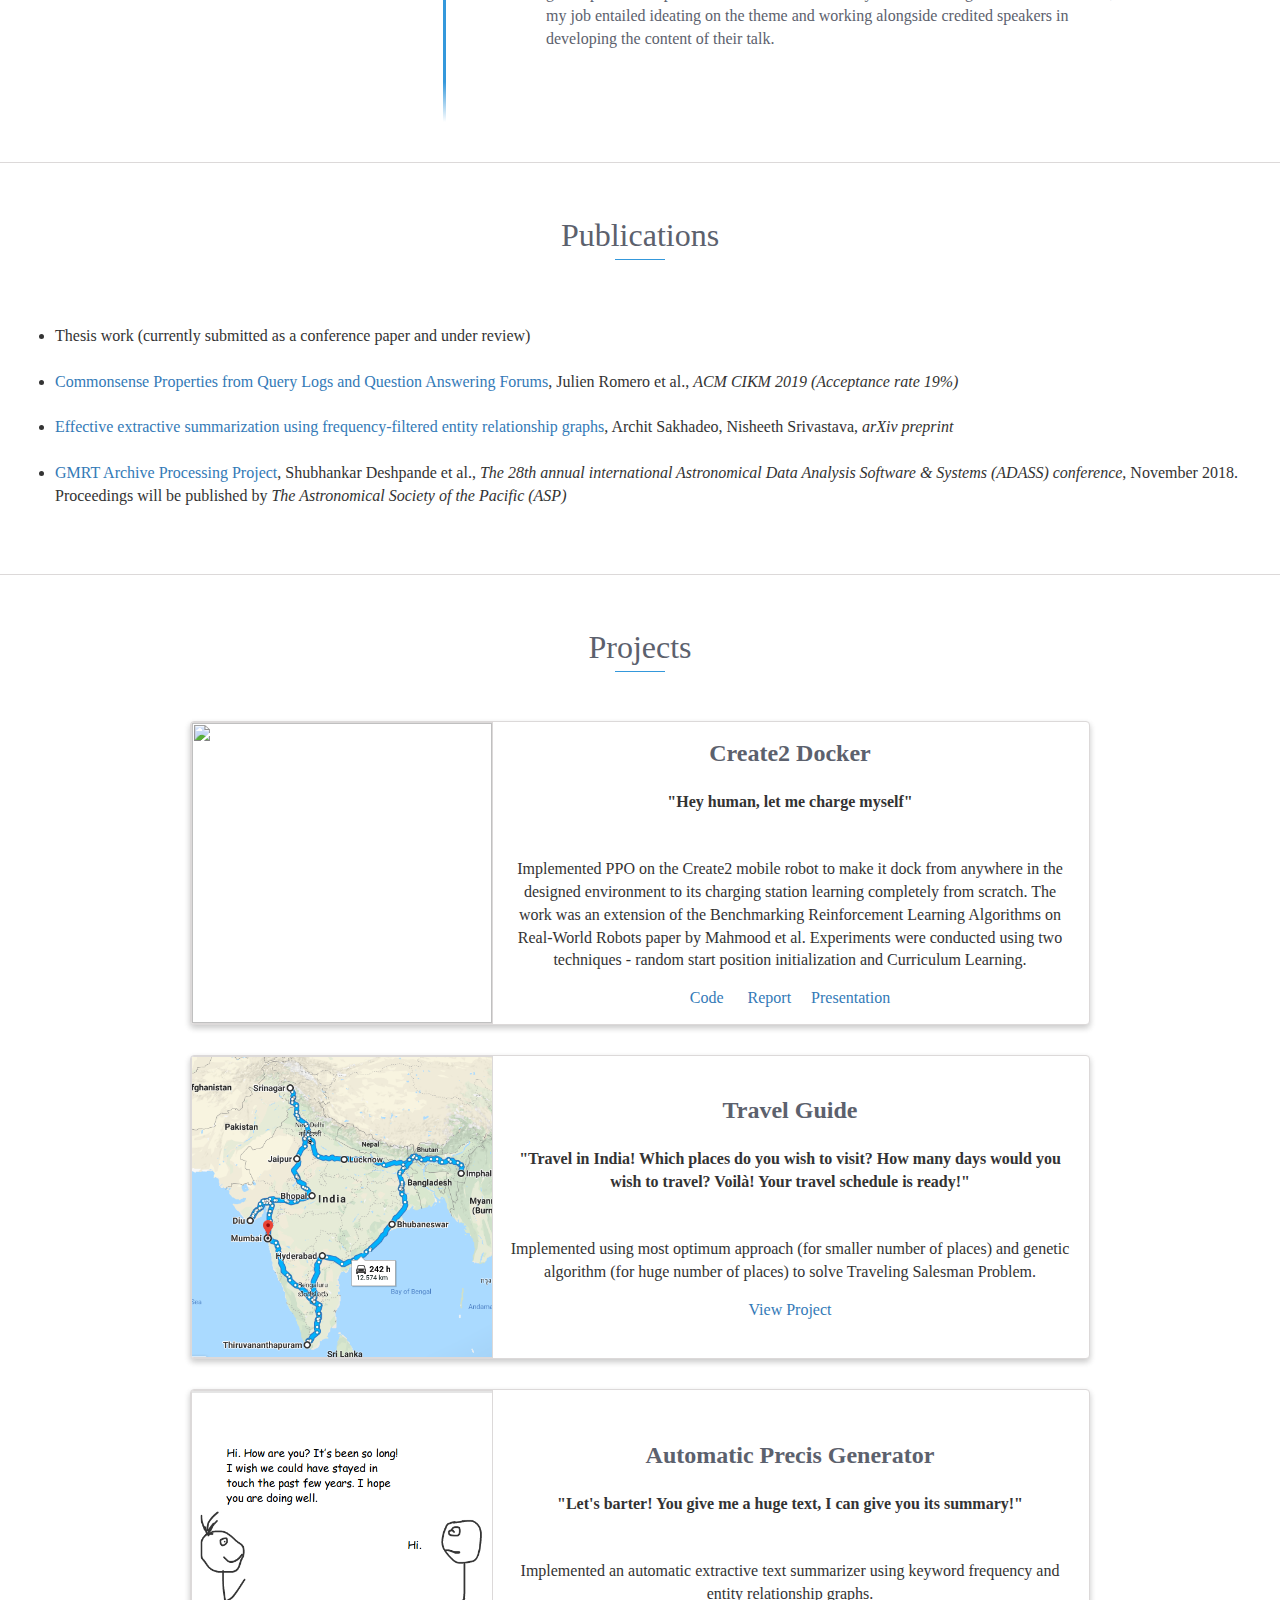
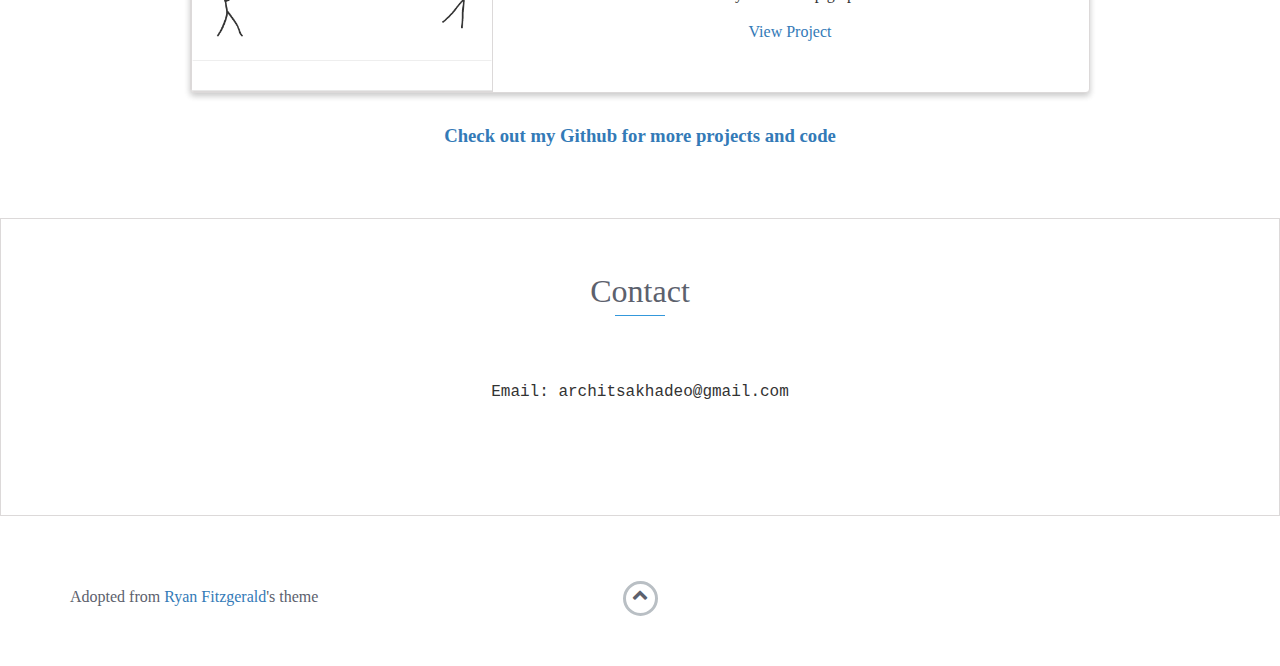
==== commit 4161add1: "minor changes" ====
--- a/index.html
+++ b/index.html
@@ -165,7 +165,7 @@
     <div id="experience" class="background">
         <h2 class="heading">Experience</h2>
         <div id="experience-timeline">
-            <div data-date="January 2020 – August 2021">
+            <div data-date="September 2019 – August 2021">
                 <h3><b>University of Alberta</b></h3>
                 <a href="https://www.ualberta.ca/index.html" target="_blank"><img src="images/ualberta.svg.png" height='125' width='125' align='right'/></a>
                 <ul>
@@ -233,7 +233,7 @@
 				<h4>Mentors: <li><a href="http://www.ncra.tifr.res.in/~yogesh/" target+"_blank"><b>Prof. Yogesh Wadadekar</b></a></li> & <li><a href="http://www.ncra.tifr.res.in/~ishwar/" target+"_blank"><b>Prof. C H Ishwara Chandra</b></li></a></h4>
 				<h4>Collaborators: <li><a href="https://rathin20.github.io/" target+"_blank"><b>Rathin Desai</b></li>, <li><a href="https://shuby.de/" target+"_blank"><b>Shubhankar Deshpande</b></a></li>, <li><a href="https://greninja.github.io/" target+"_blank"><b>Shadab Shaikh</b></a></li></h4>
 				<br>
-				<h4>A data processing pipeline was designed to run on a high performance compute cluster to synthesize images from radio interferometric data from the Giant Metrewave Radio Telescope (GMRT). It helped to reduce the synthesis time to a week from 2+ years. It has enabled newer cosmological insights and the creation of one of the world's largest catalogues for radio astronomy images. Our work was presented at the 30th General Assembly of The International Astronomical Union in Vienna, the 36th Annual Meeting of The Astronomical Society of India, and is accepted at ADASS 2018.</h4>
+				<h4>Along with a team, designed a data processing pipeline to run on a high performance compute cluster to synthesize images from radio interferometric data from the Giant Metrewave Radio Telescope (GMRT). It helped to reduce the synthesis time to under a week from 2+ years. It has enabled newer cosmological insights and the creation of one of the world's largest catalogues for radio astronomy images. Our work was presented at the 30th General Assembly of The International Astronomical Union in Vienna, the 36th Annual Meeting of The Astronomical Society of India, and is accepted at ADASS 2018.</h4>
             	</ul>
             </div>
             
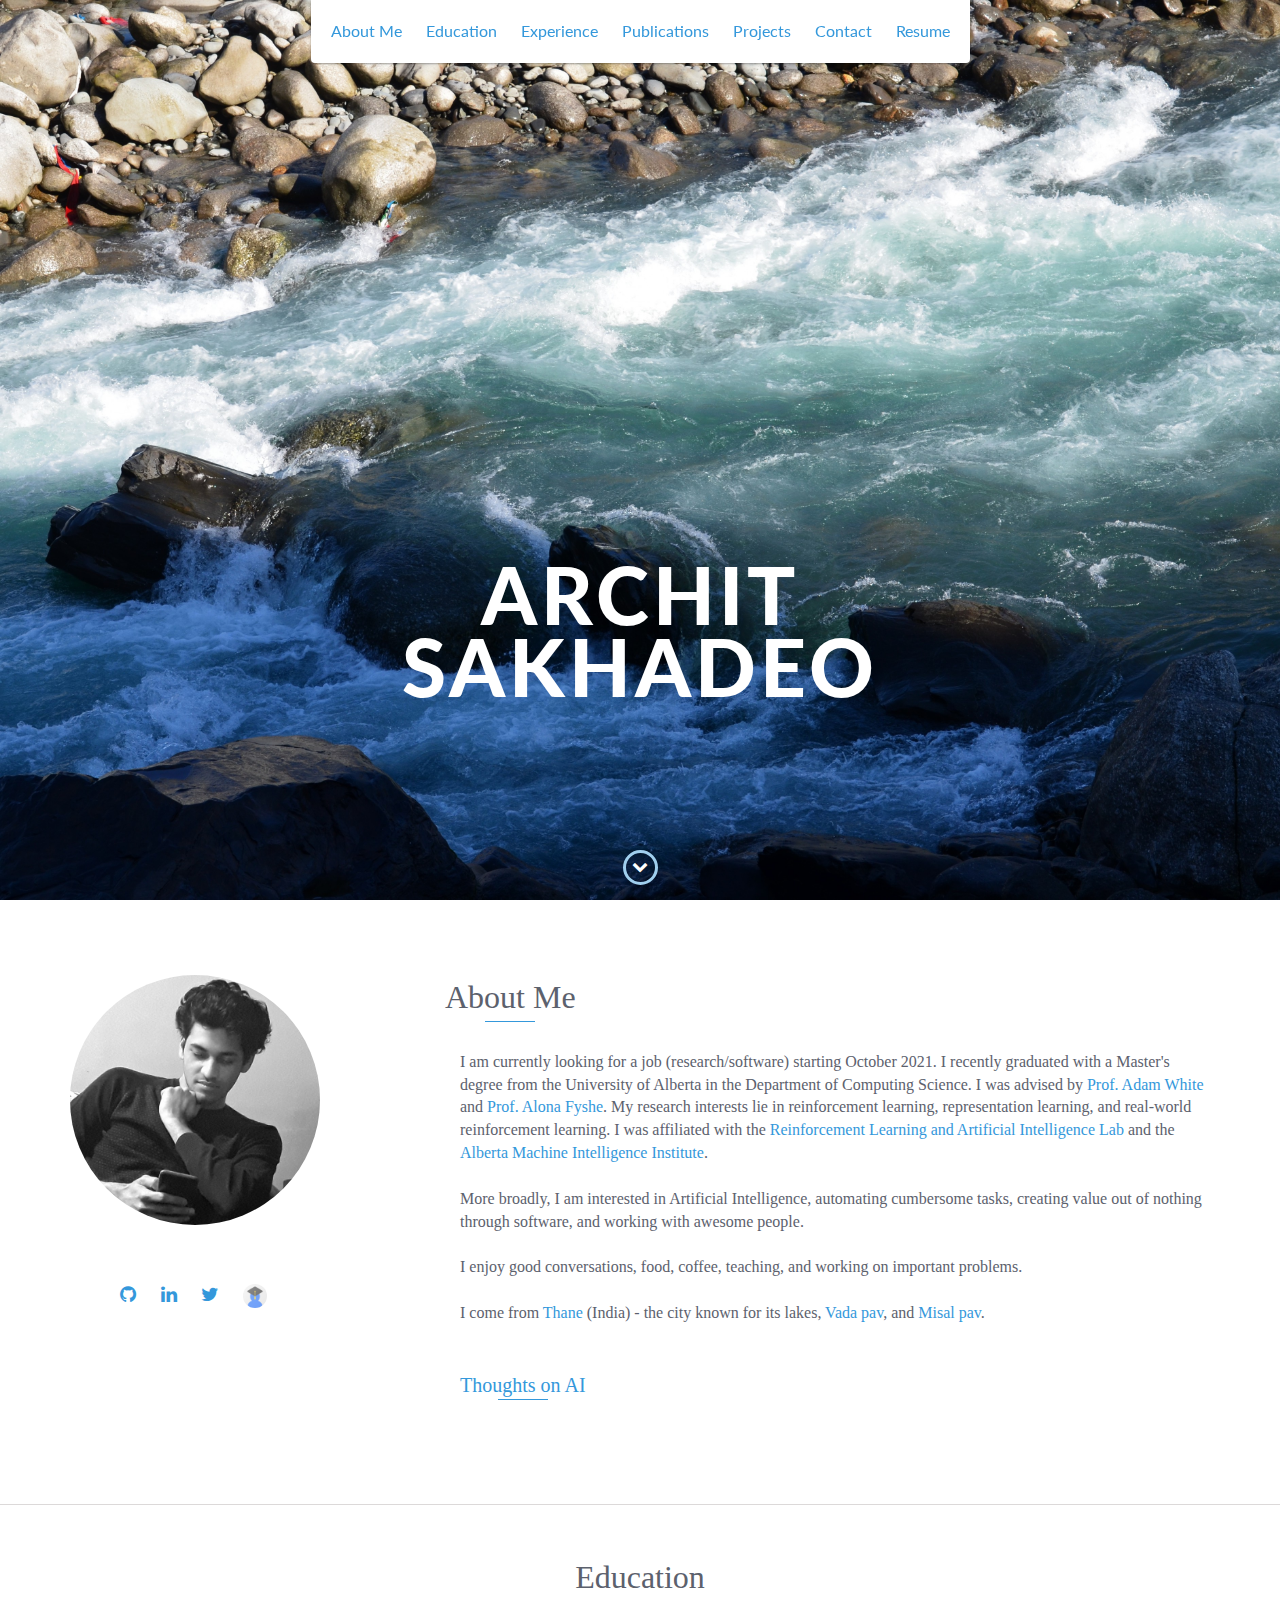
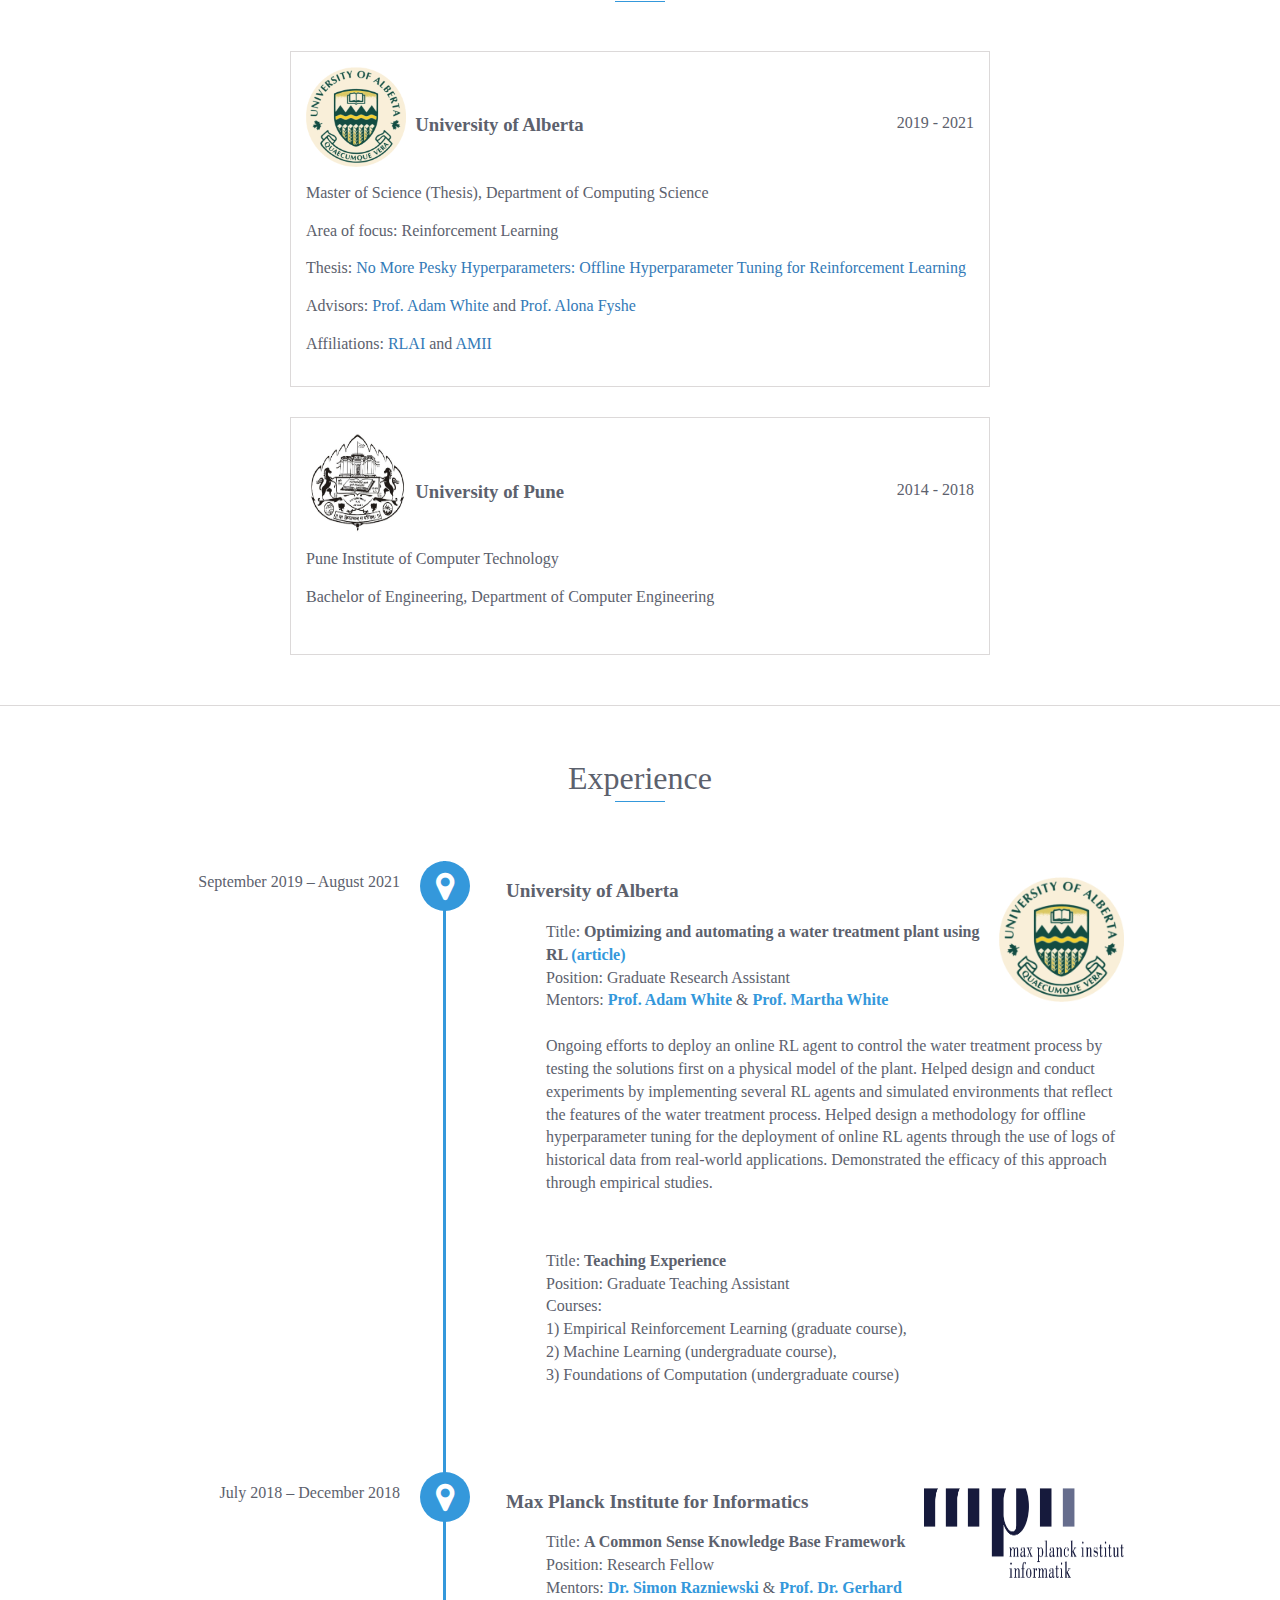
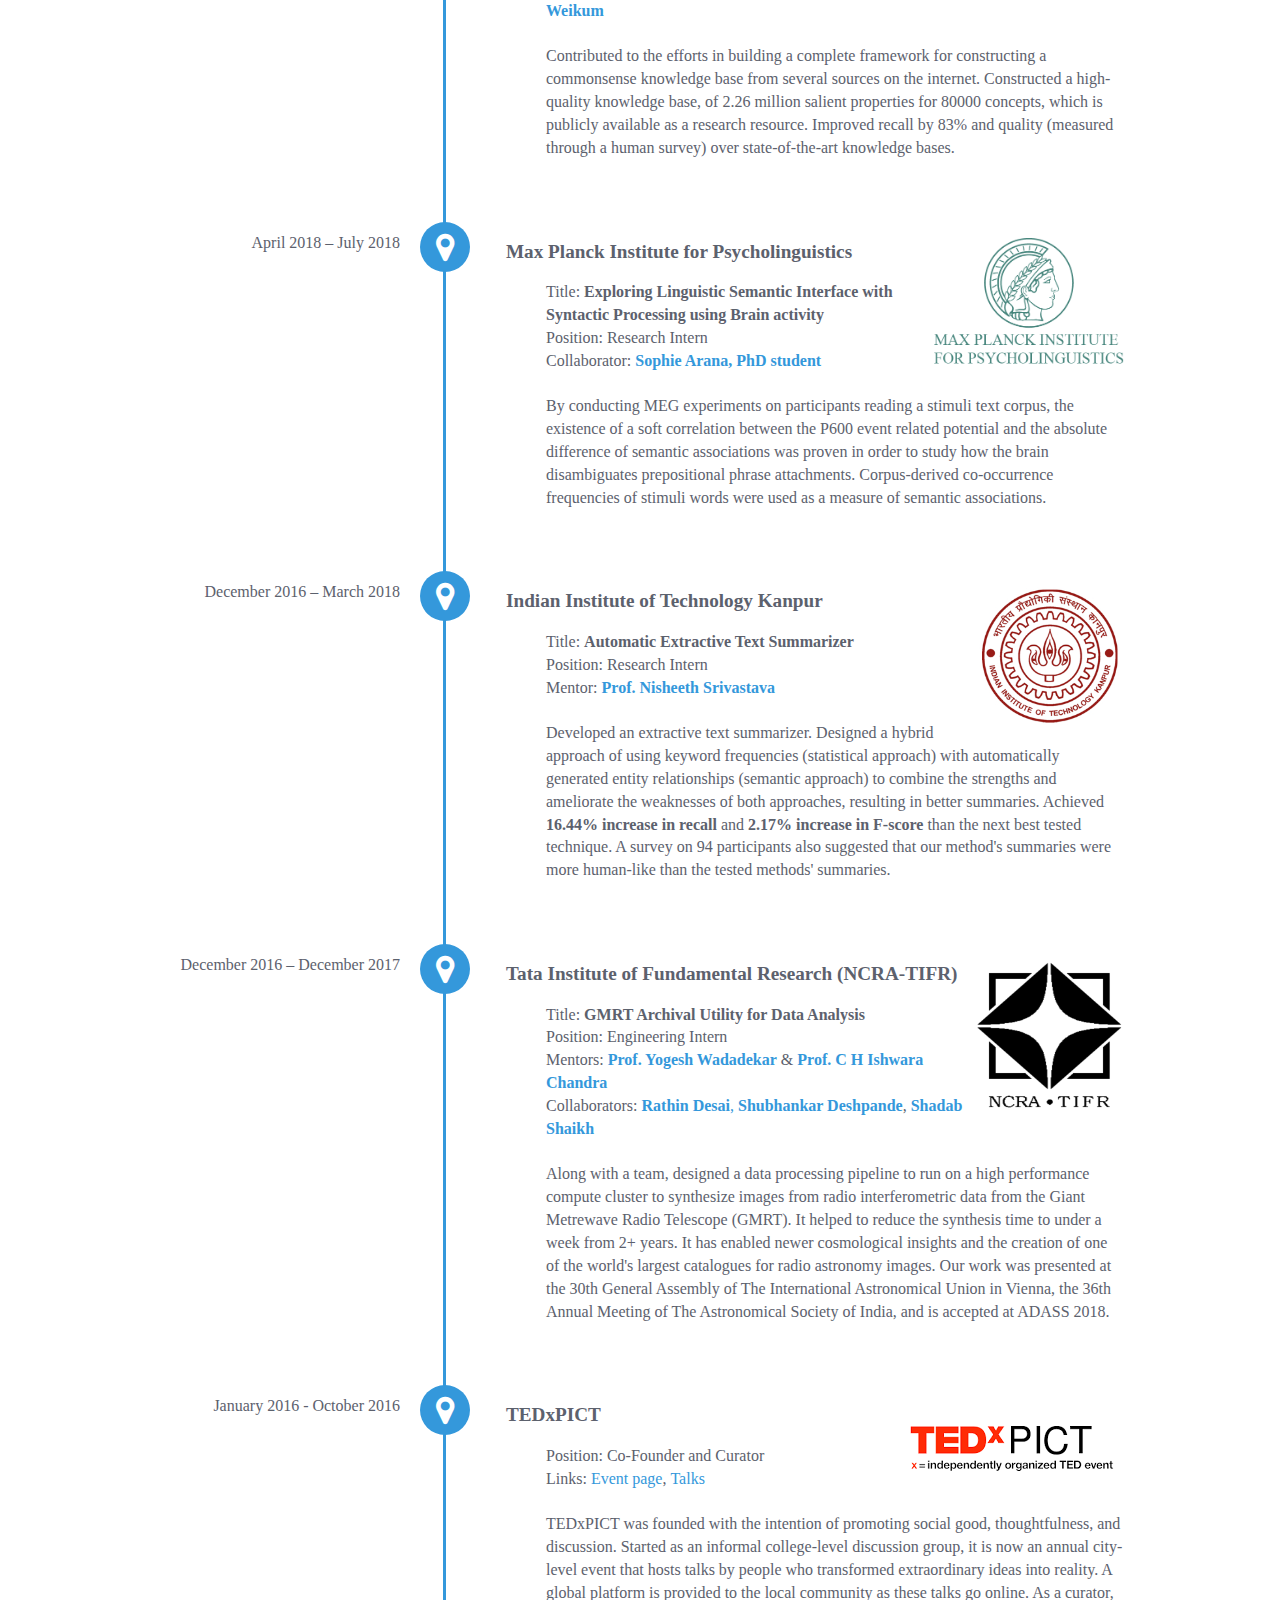
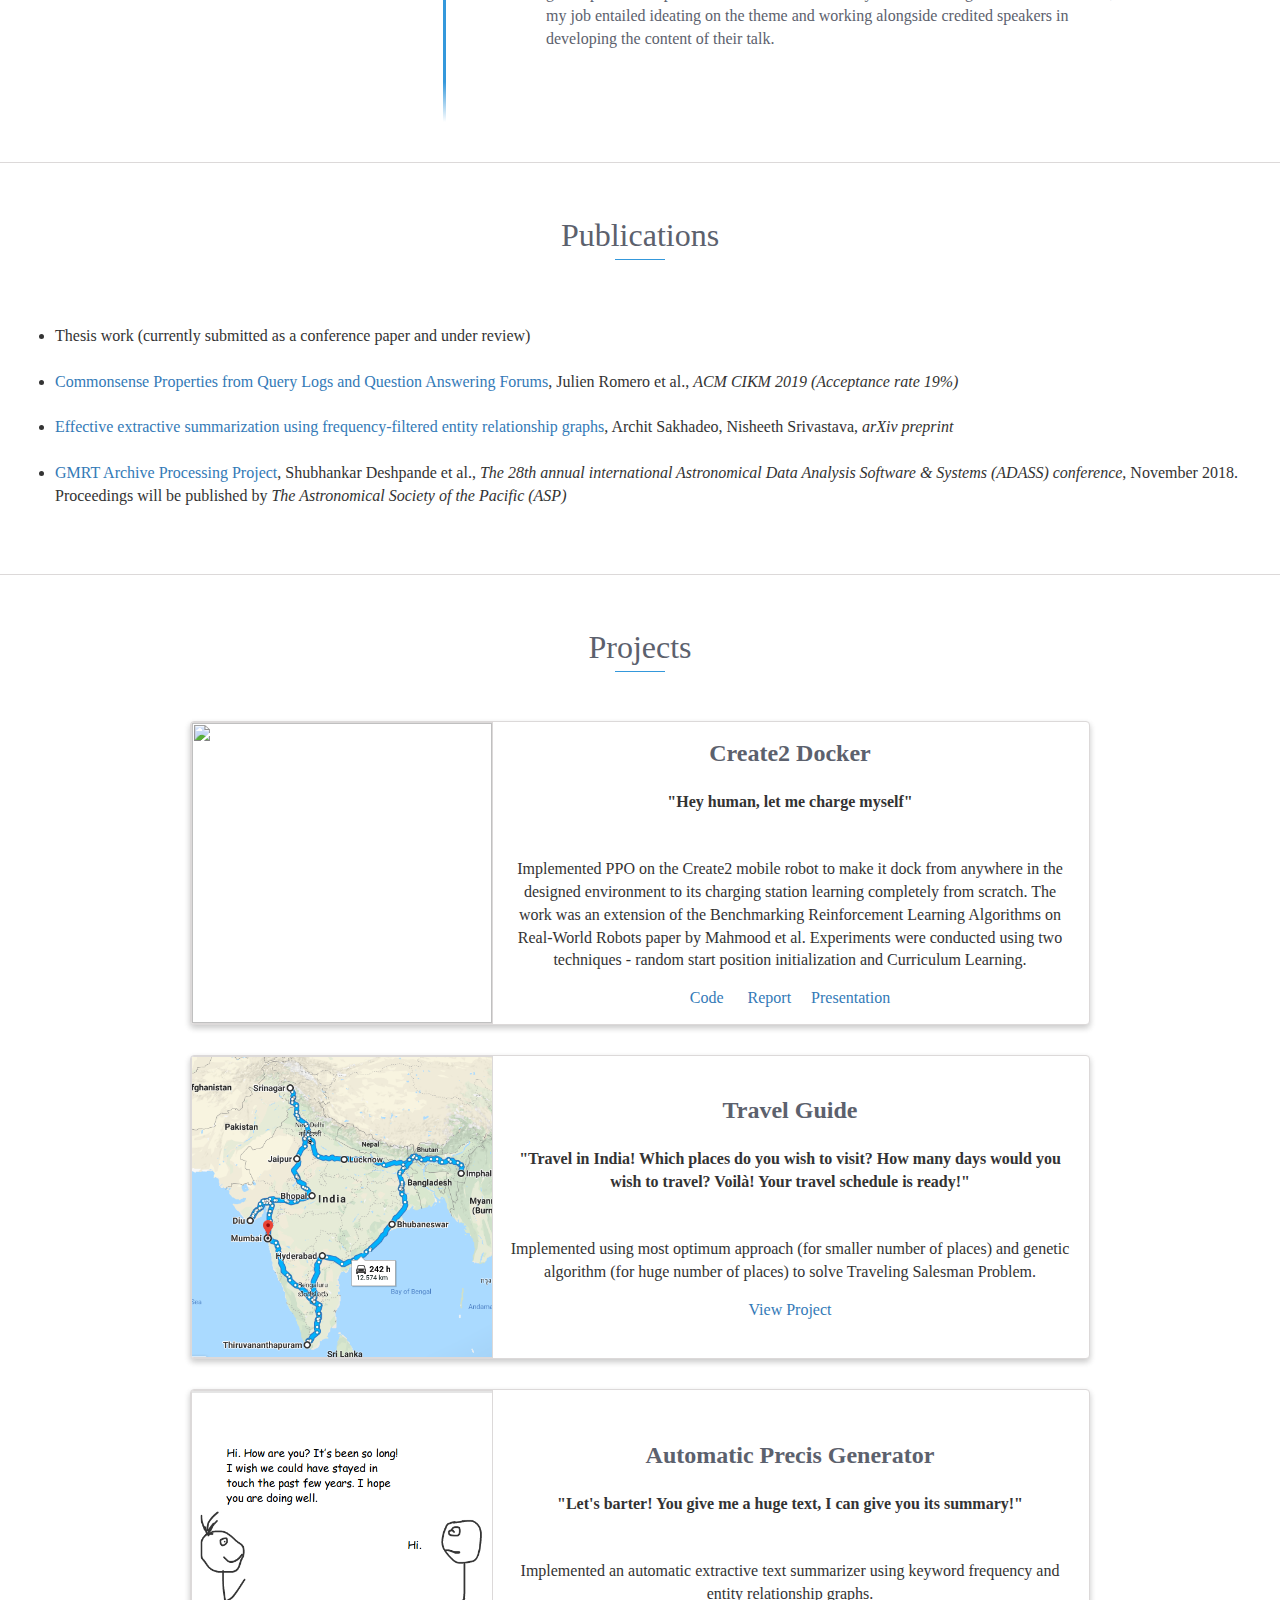
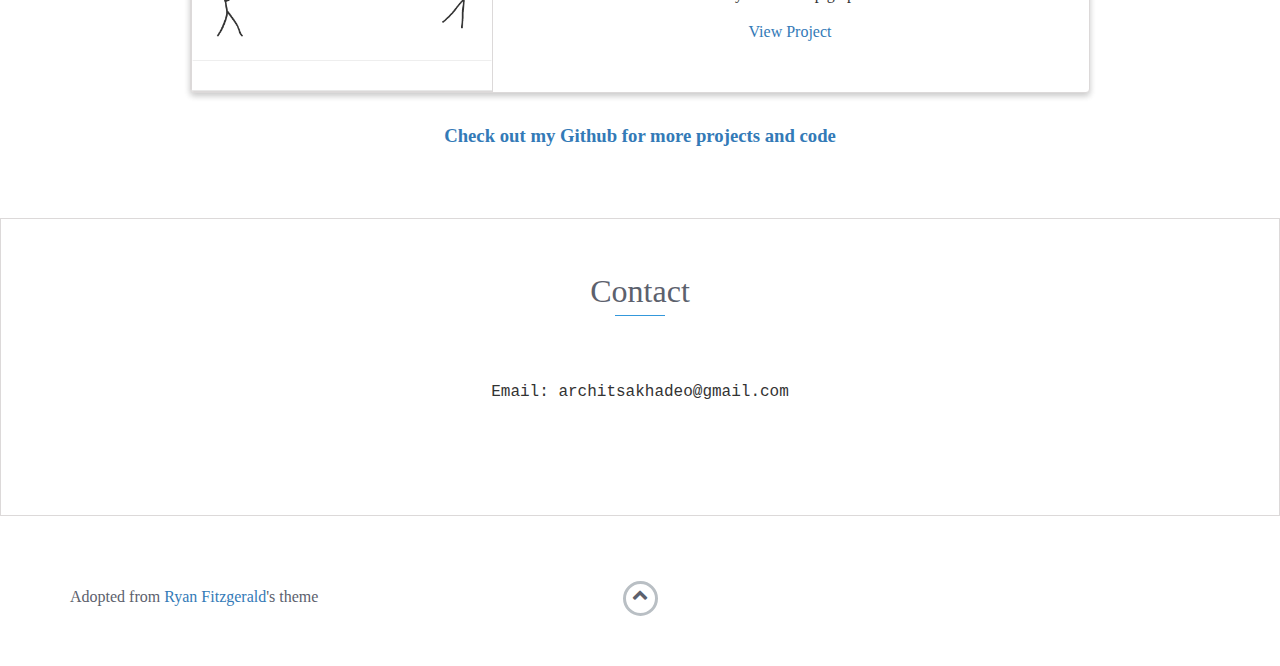
==== commit a9a5abf4: "add resume" ====
--- a/index.html
+++ b/index.html
@@ -41,7 +41,8 @@
             <li><a href="#experience">Experience</a></li>
             <li><a href="#publications">Publications</a></li>
             <li><a href="#projects">Projects</a></li>
-         	<li><a href="#contact">Contact</a></li>            
+         	<li><a href="#contact">Contact</a></li>
+            <li><a href="https://drive.google.com/file/d/1HySVLRMORfOekFv3vgyAWaH9ReWXDTPz/view?usp=sharing" class="no-scroll" target="_blank">Resume</a></li>            
         </ul>        
     </header><!-- End header -->
     
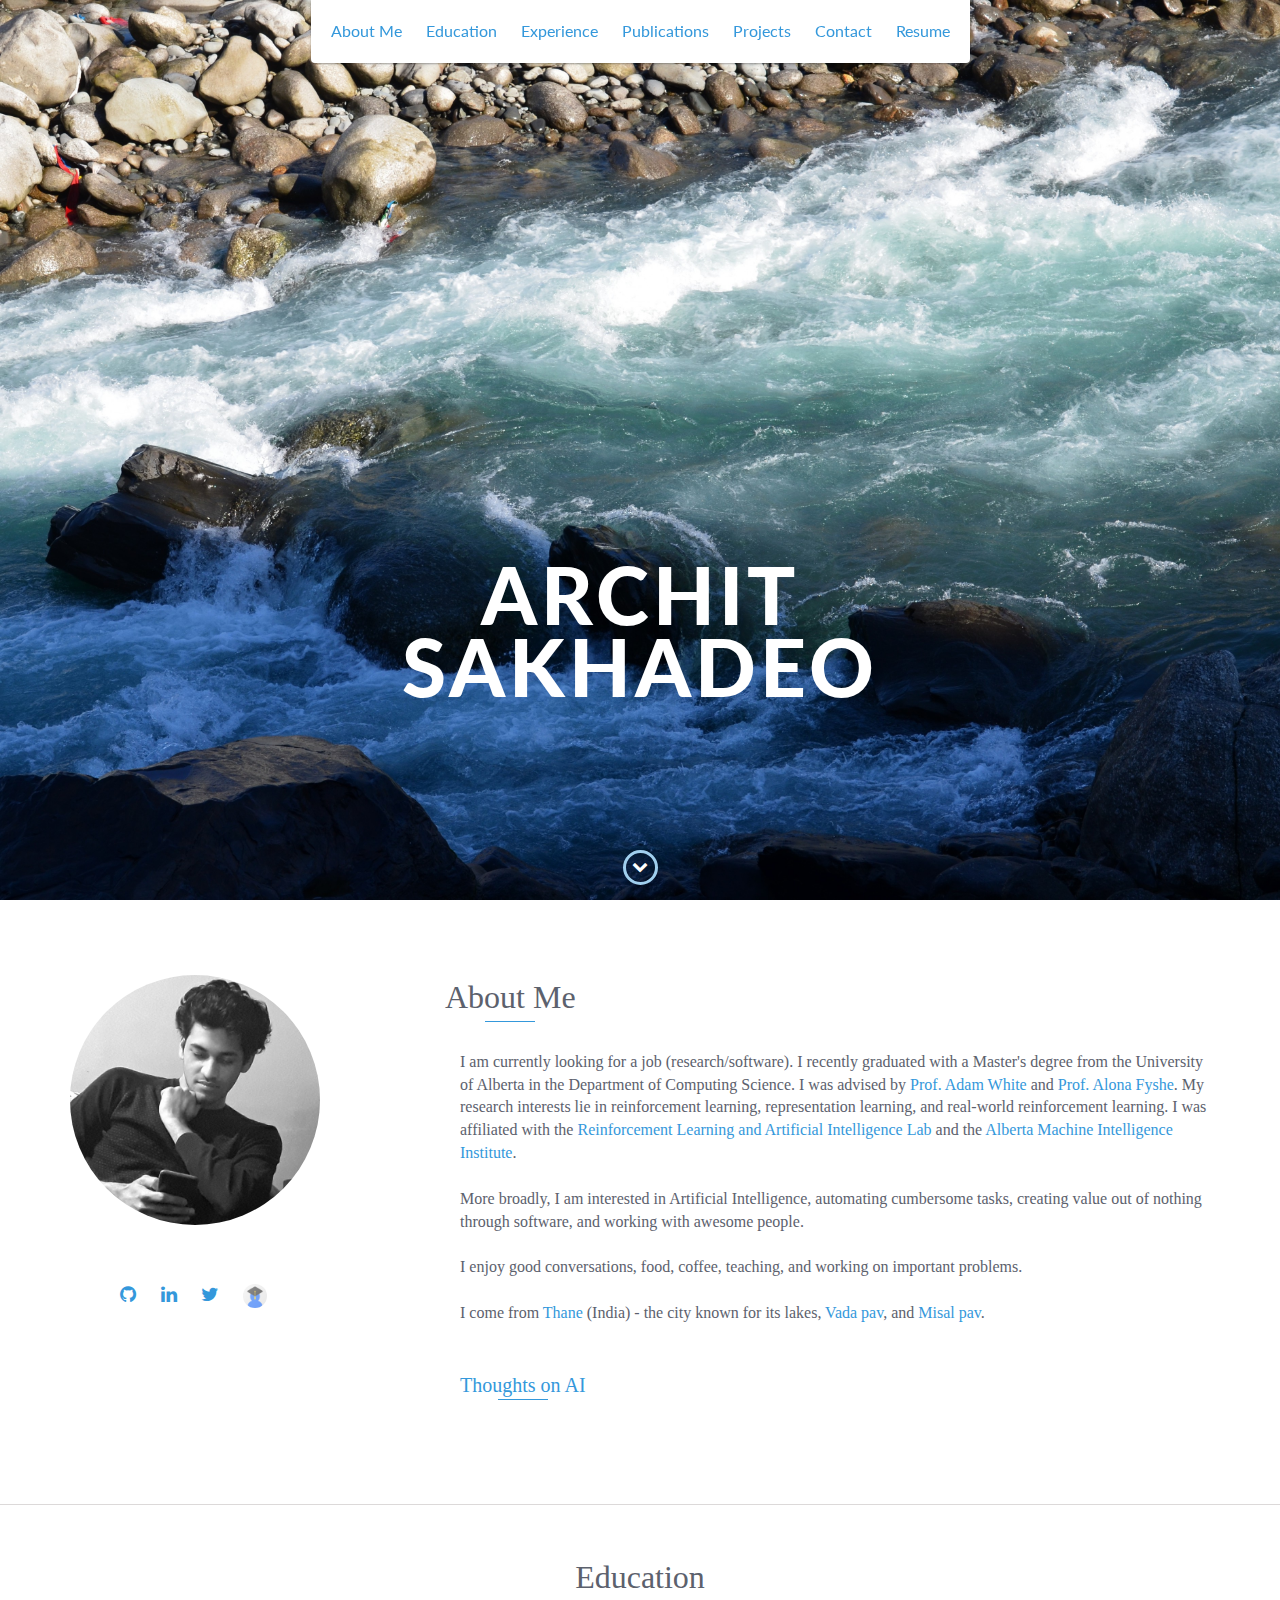
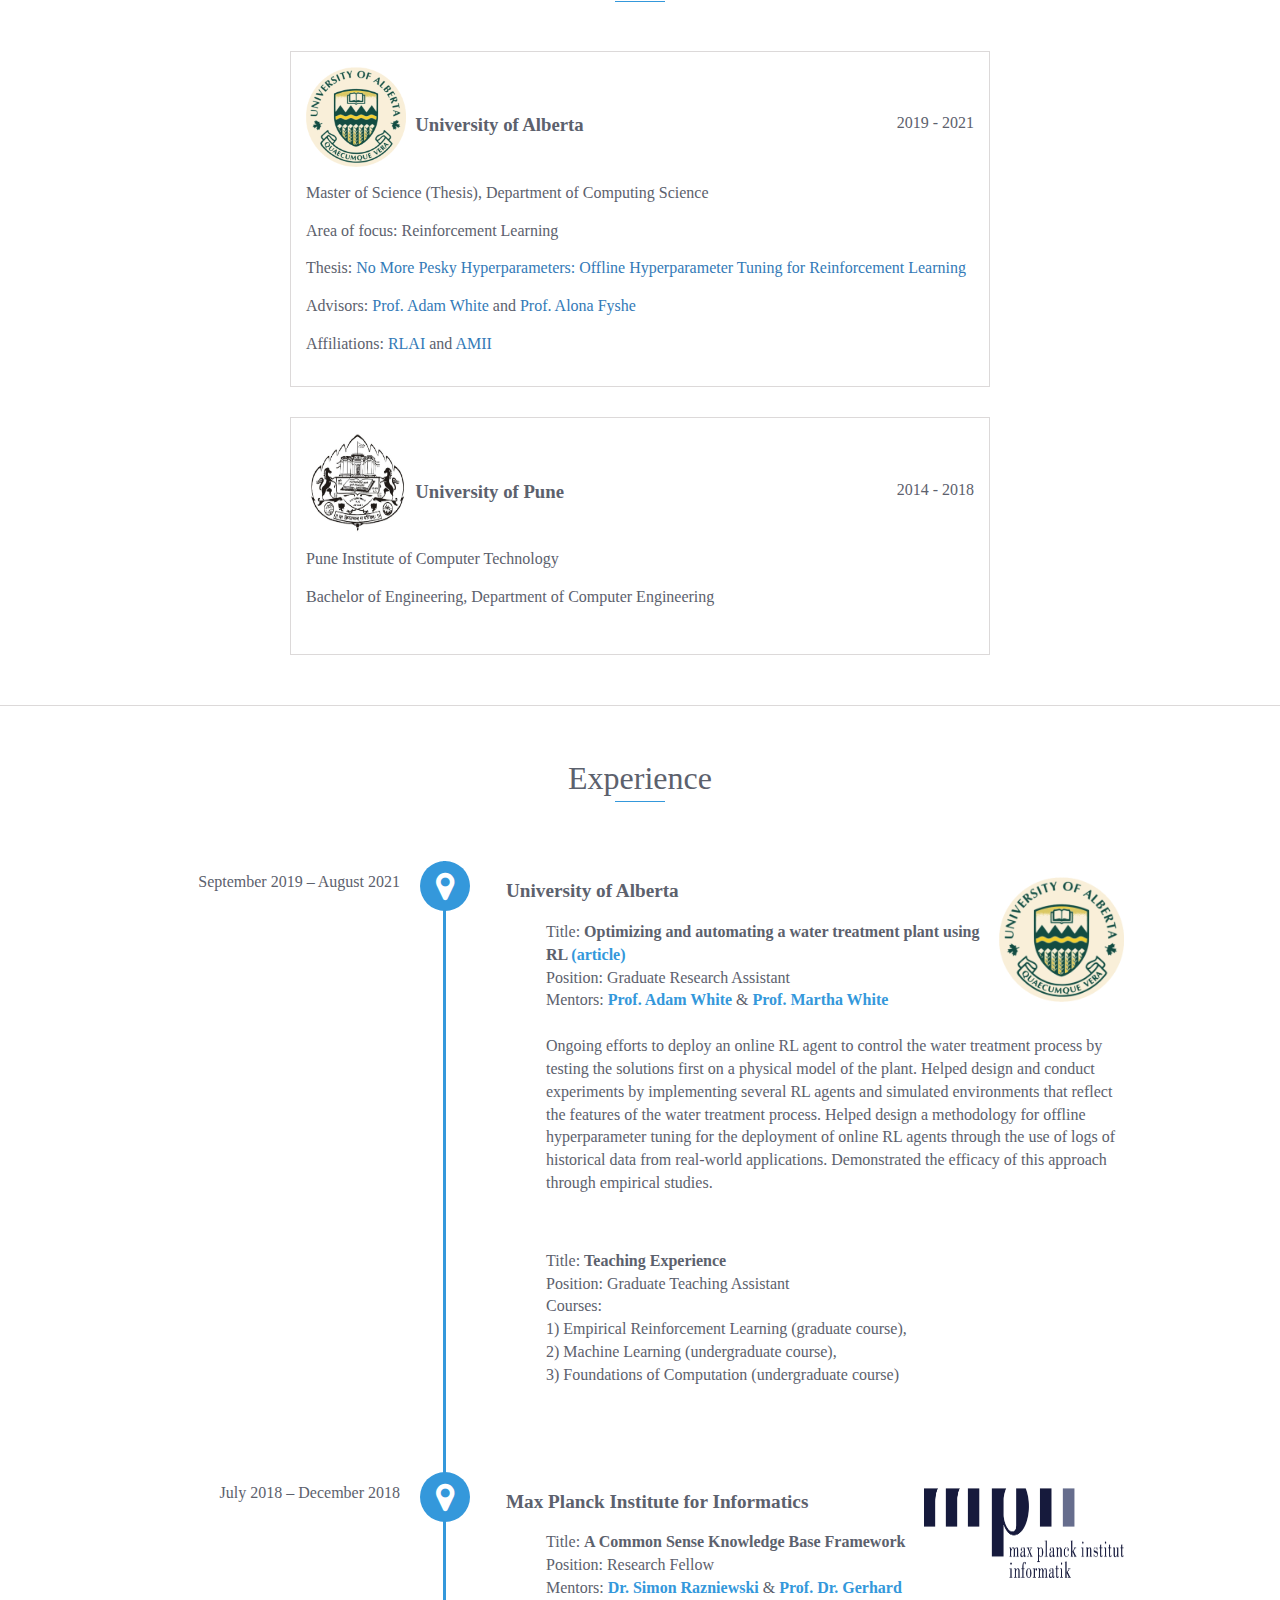
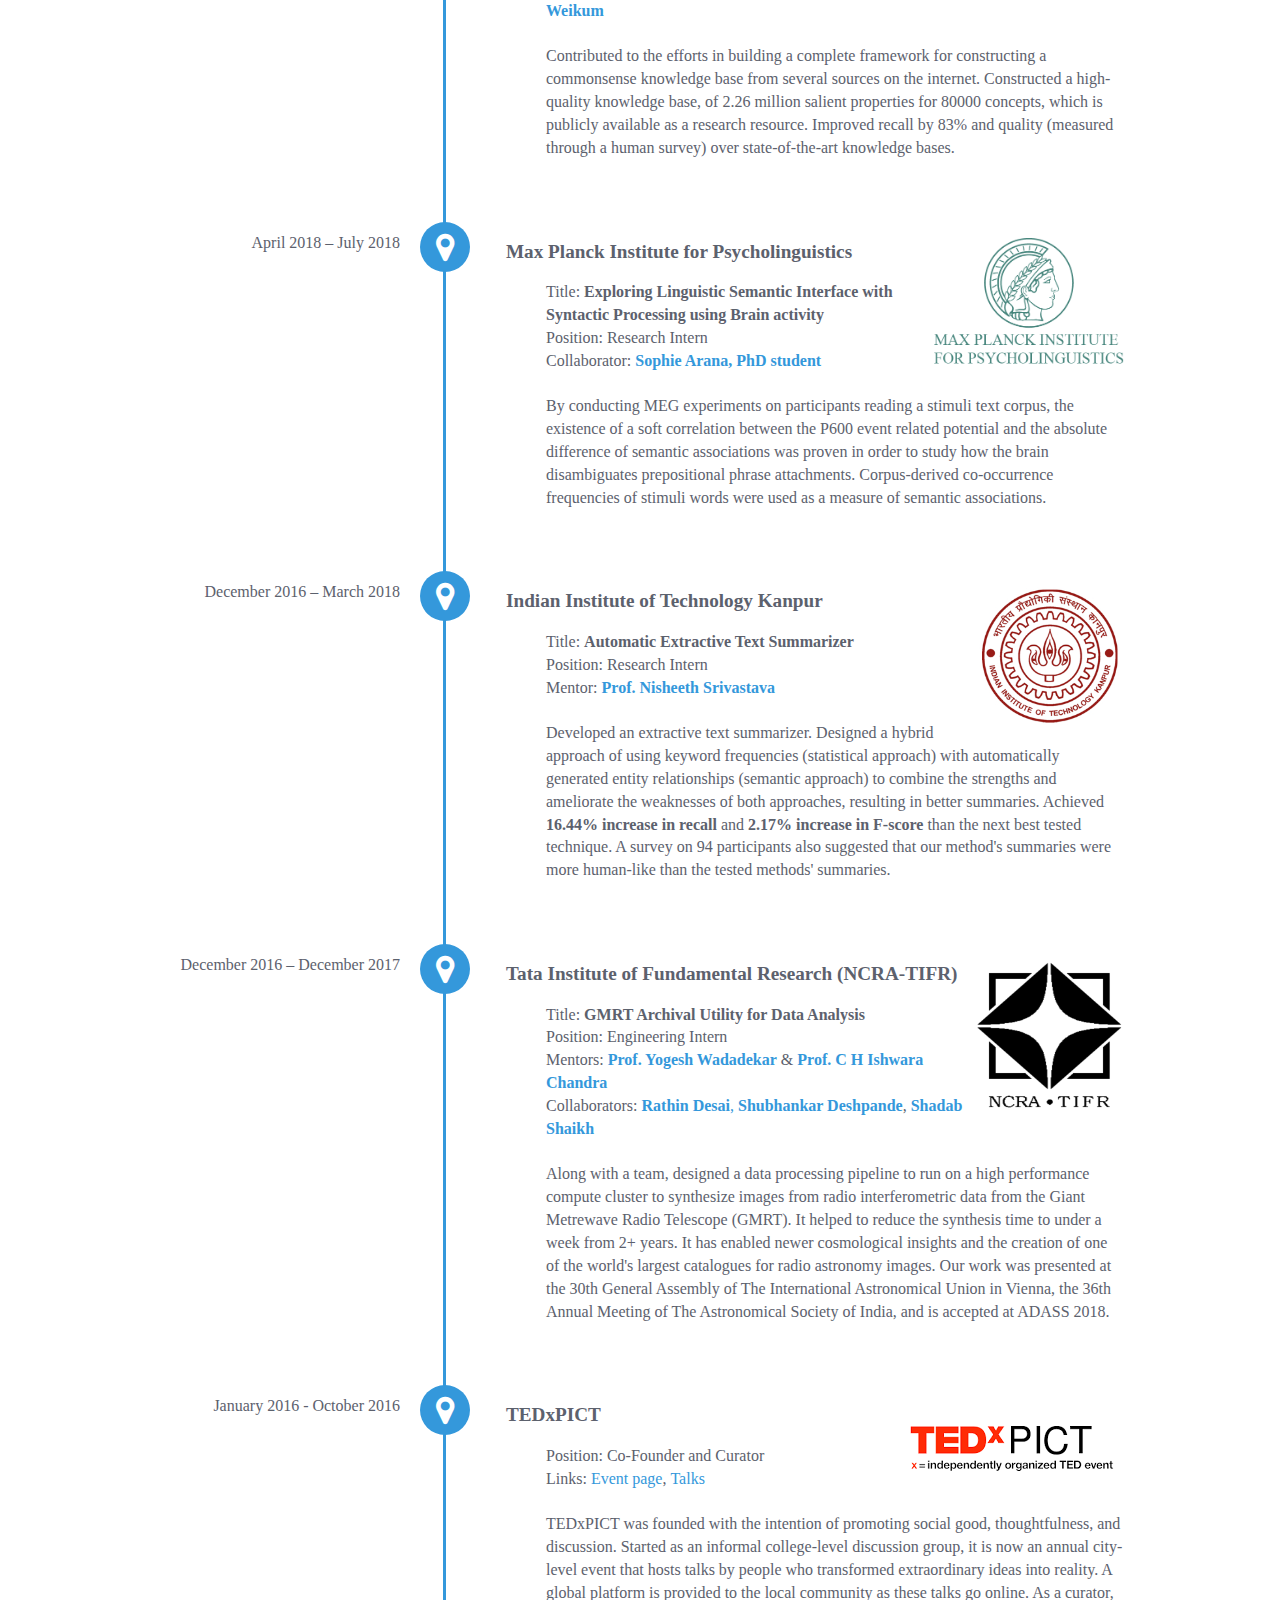
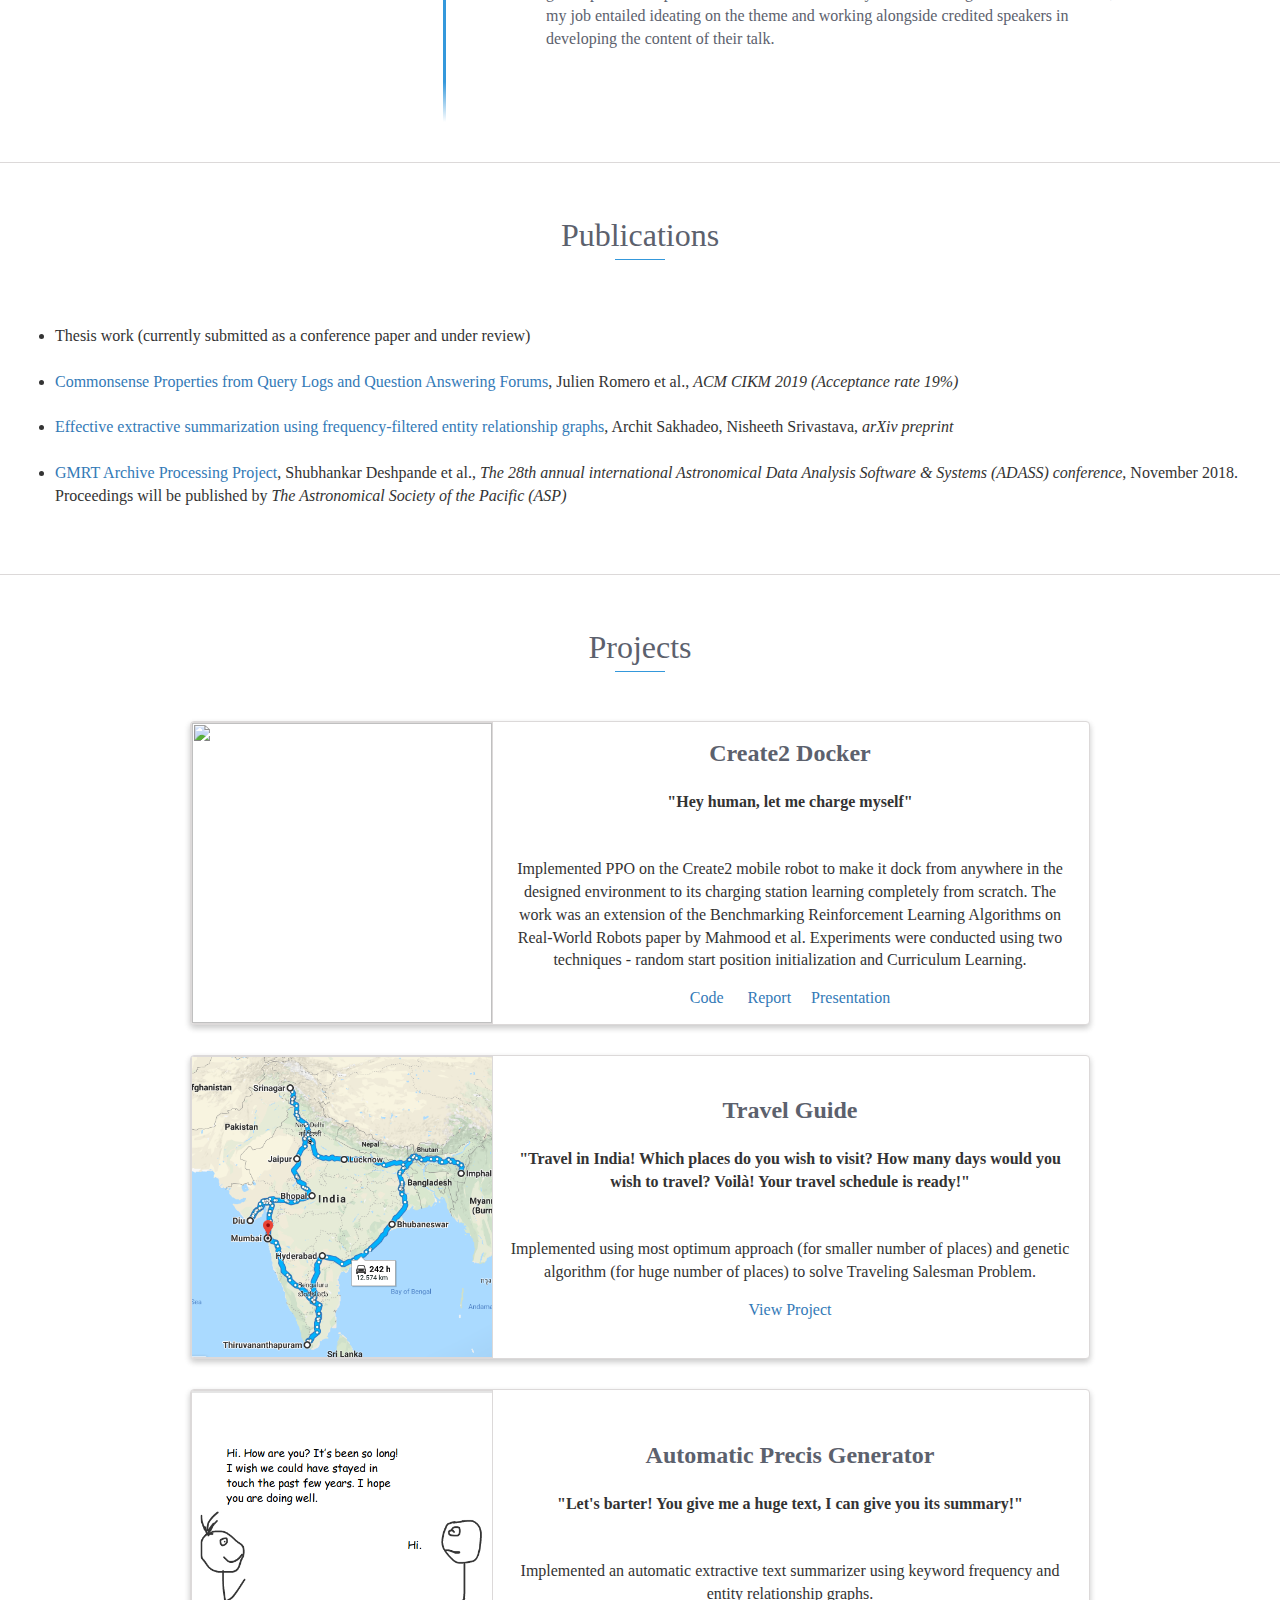
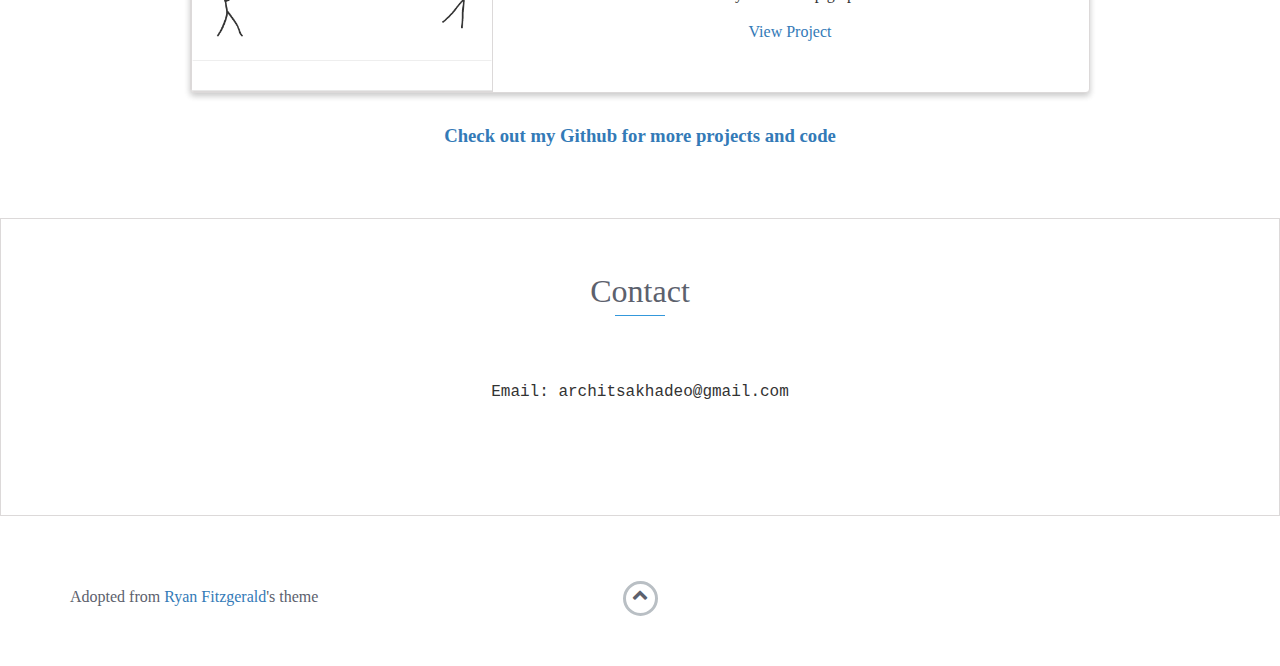
==== commit 84f02c68: "minor change" ====
--- a/index.html
+++ b/index.html
@@ -42,7 +42,7 @@
             <li><a href="#publications">Publications</a></li>
             <li><a href="#projects">Projects</a></li>
          	<li><a href="#contact">Contact</a></li>
-            <li><a href="https://drive.google.com/file/d/1HySVLRMORfOekFv3vgyAWaH9ReWXDTPz/view?usp=sharing" class="no-scroll" target="_blank">Resume</a></li>            
+            <li><a href="https://drive.google.com/file/d/1MdFT2MrsLvUdfbdThOna0kNNypOosgu7/view?usp=sharing" class="no-scroll" target="_blank">Resume</a></li>            
         </ul>        
     </header><!-- End header -->
     
@@ -79,7 +79,7 @@
                 <div id = "about-text">
                 
                 <div class="col-md-8">
-                    <p> I am currently looking for a job (research/software) starting October 2021. I recently graduated with a Master's degree from the University of Alberta in the Department of Computing Science. I was advised by <a href="https://sites.ualberta.ca/~amw8/" target="_blank">Prof. Adam White</a> and <a href="https://webdocs.cs.ualberta.ca/~alona/" target="_blank">Prof. Alona Fyshe</a>.
+                    <p> I am currently looking for a job (research/software). I recently graduated with a Master's degree from the University of Alberta in the Department of Computing Science. I was advised by <a href="https://sites.ualberta.ca/~amw8/" target="_blank">Prof. Adam White</a> and <a href="https://webdocs.cs.ualberta.ca/~alona/" target="_blank">Prof. Alona Fyshe</a>.
                         My research interests lie in reinforcement learning, representation learning, and real-world reinforcement learning.
                         I was affiliated with the <a href="http://rlai.ualberta.ca/" target="_blank">Reinforcement Learning and Artificial Intelligence Lab</a> and the <a href="https://www.amii.ca/" target="_blank">Alberta Machine Intelligence Institute</a>.
                     </p>
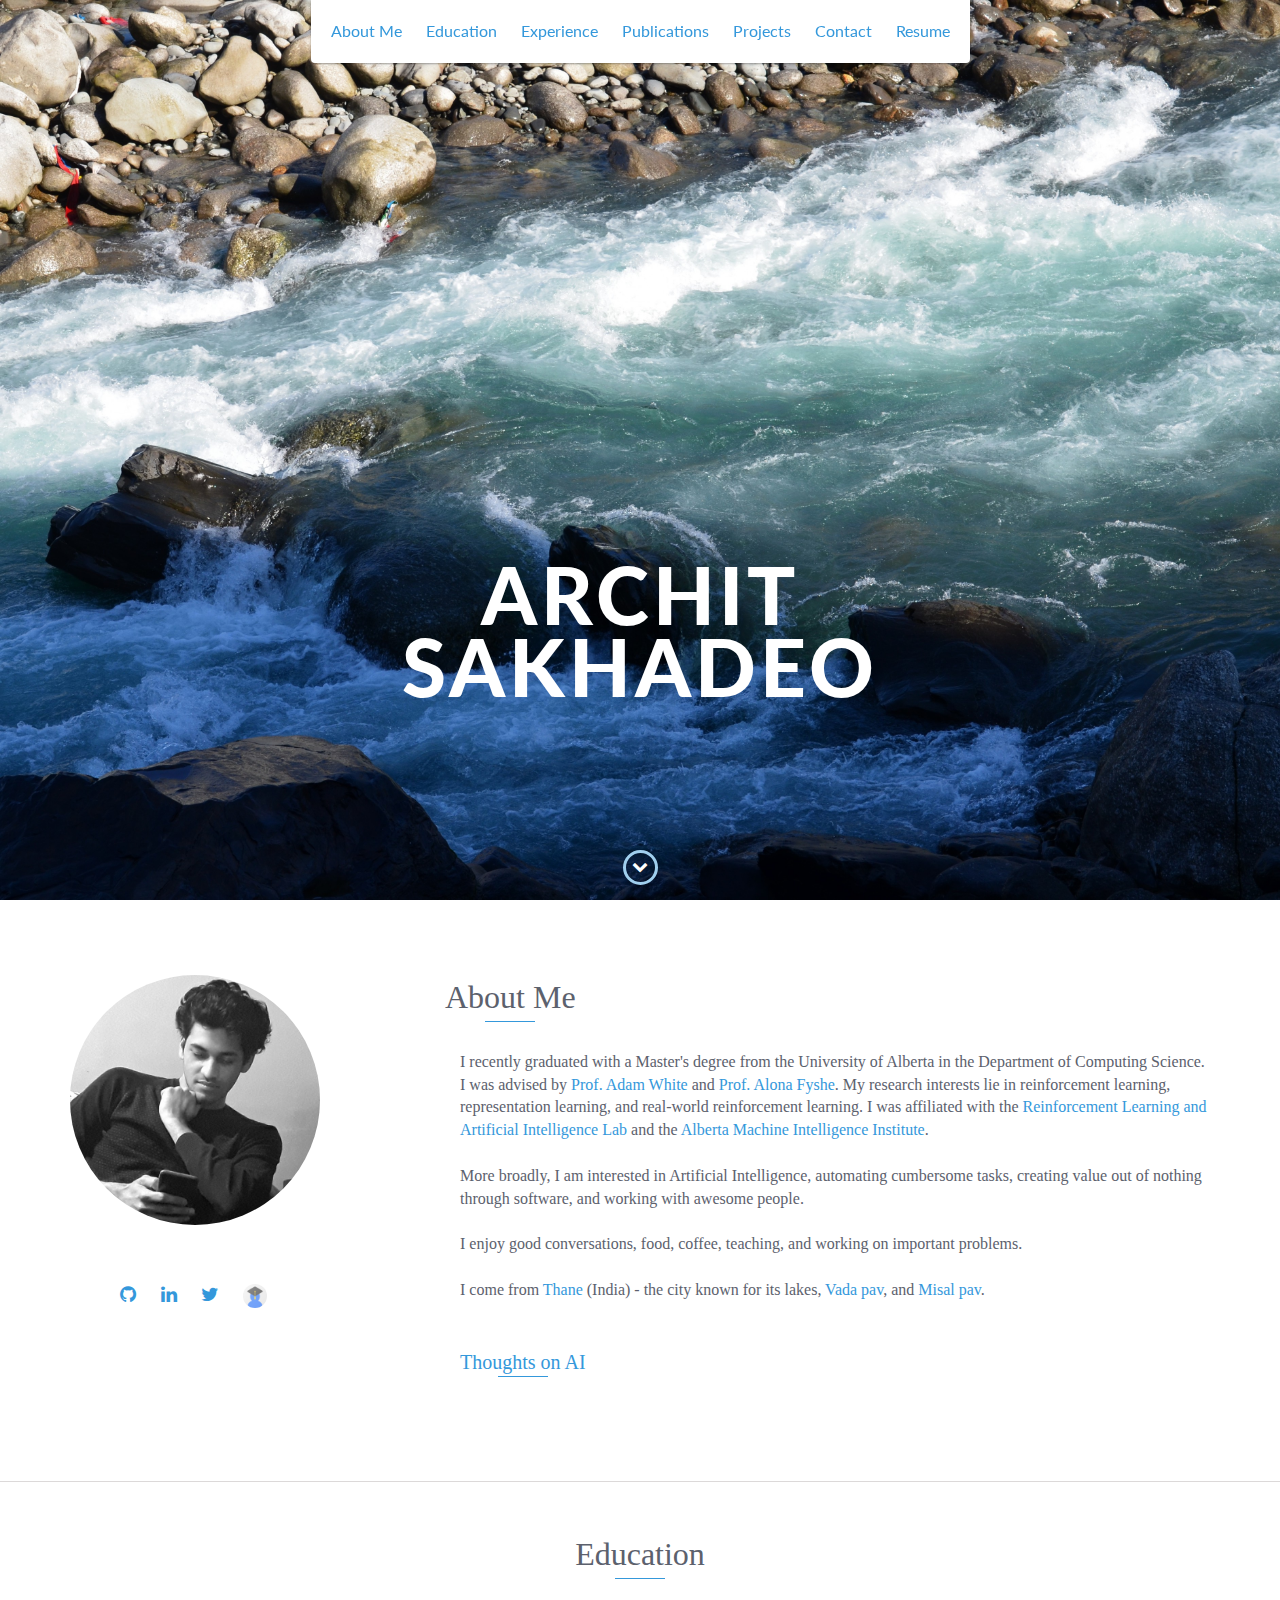
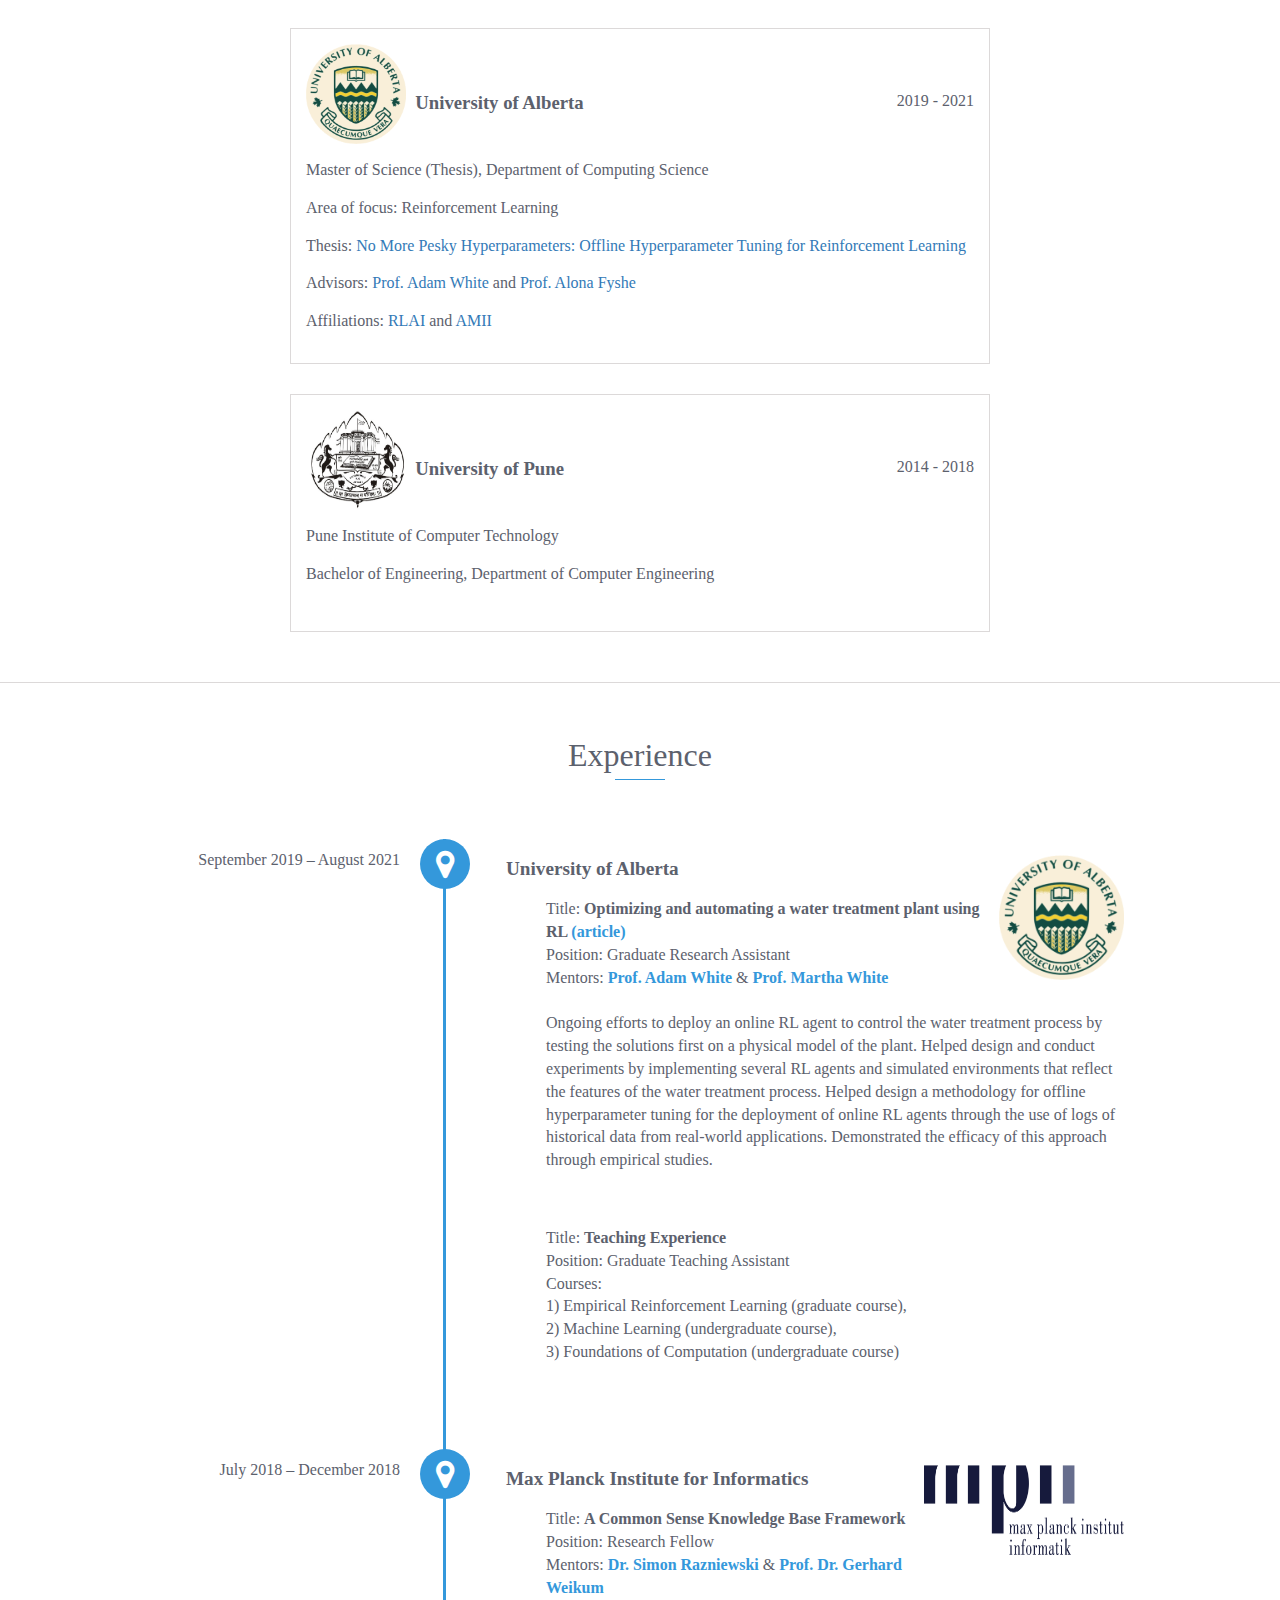
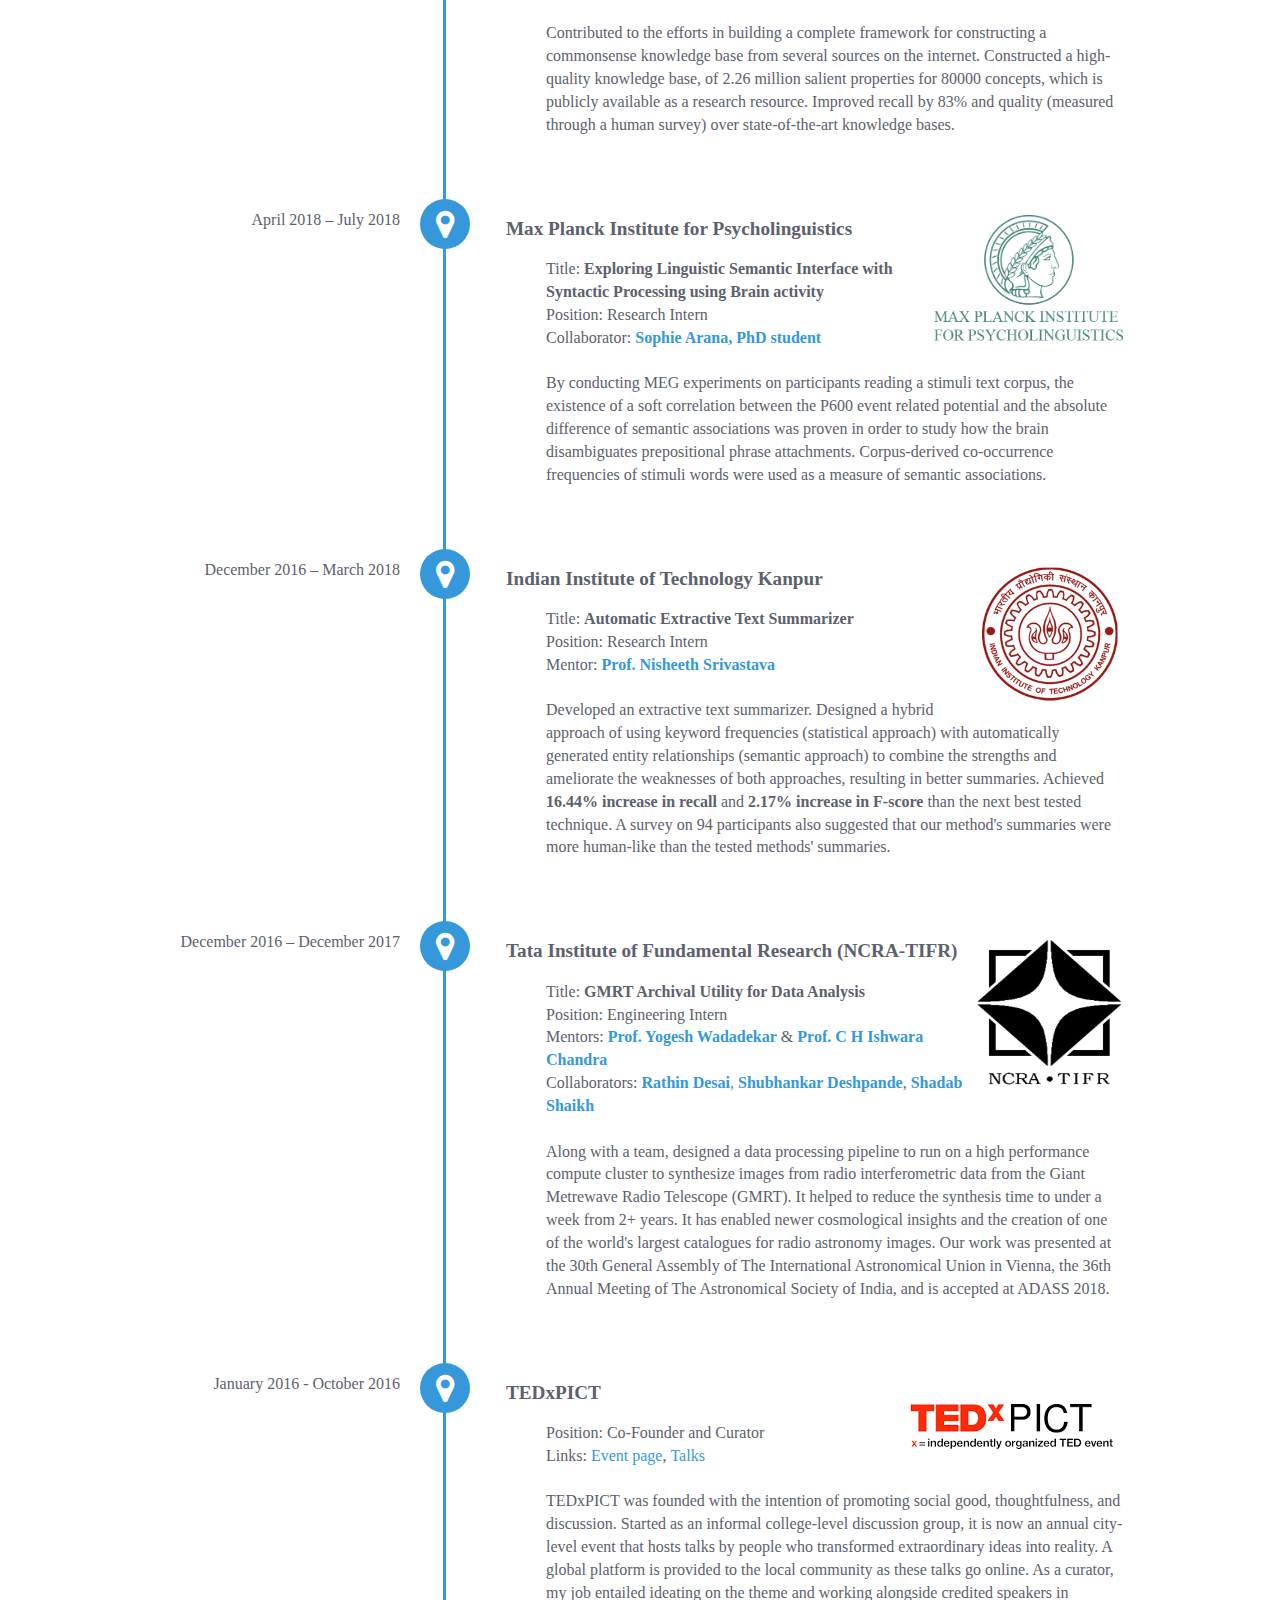
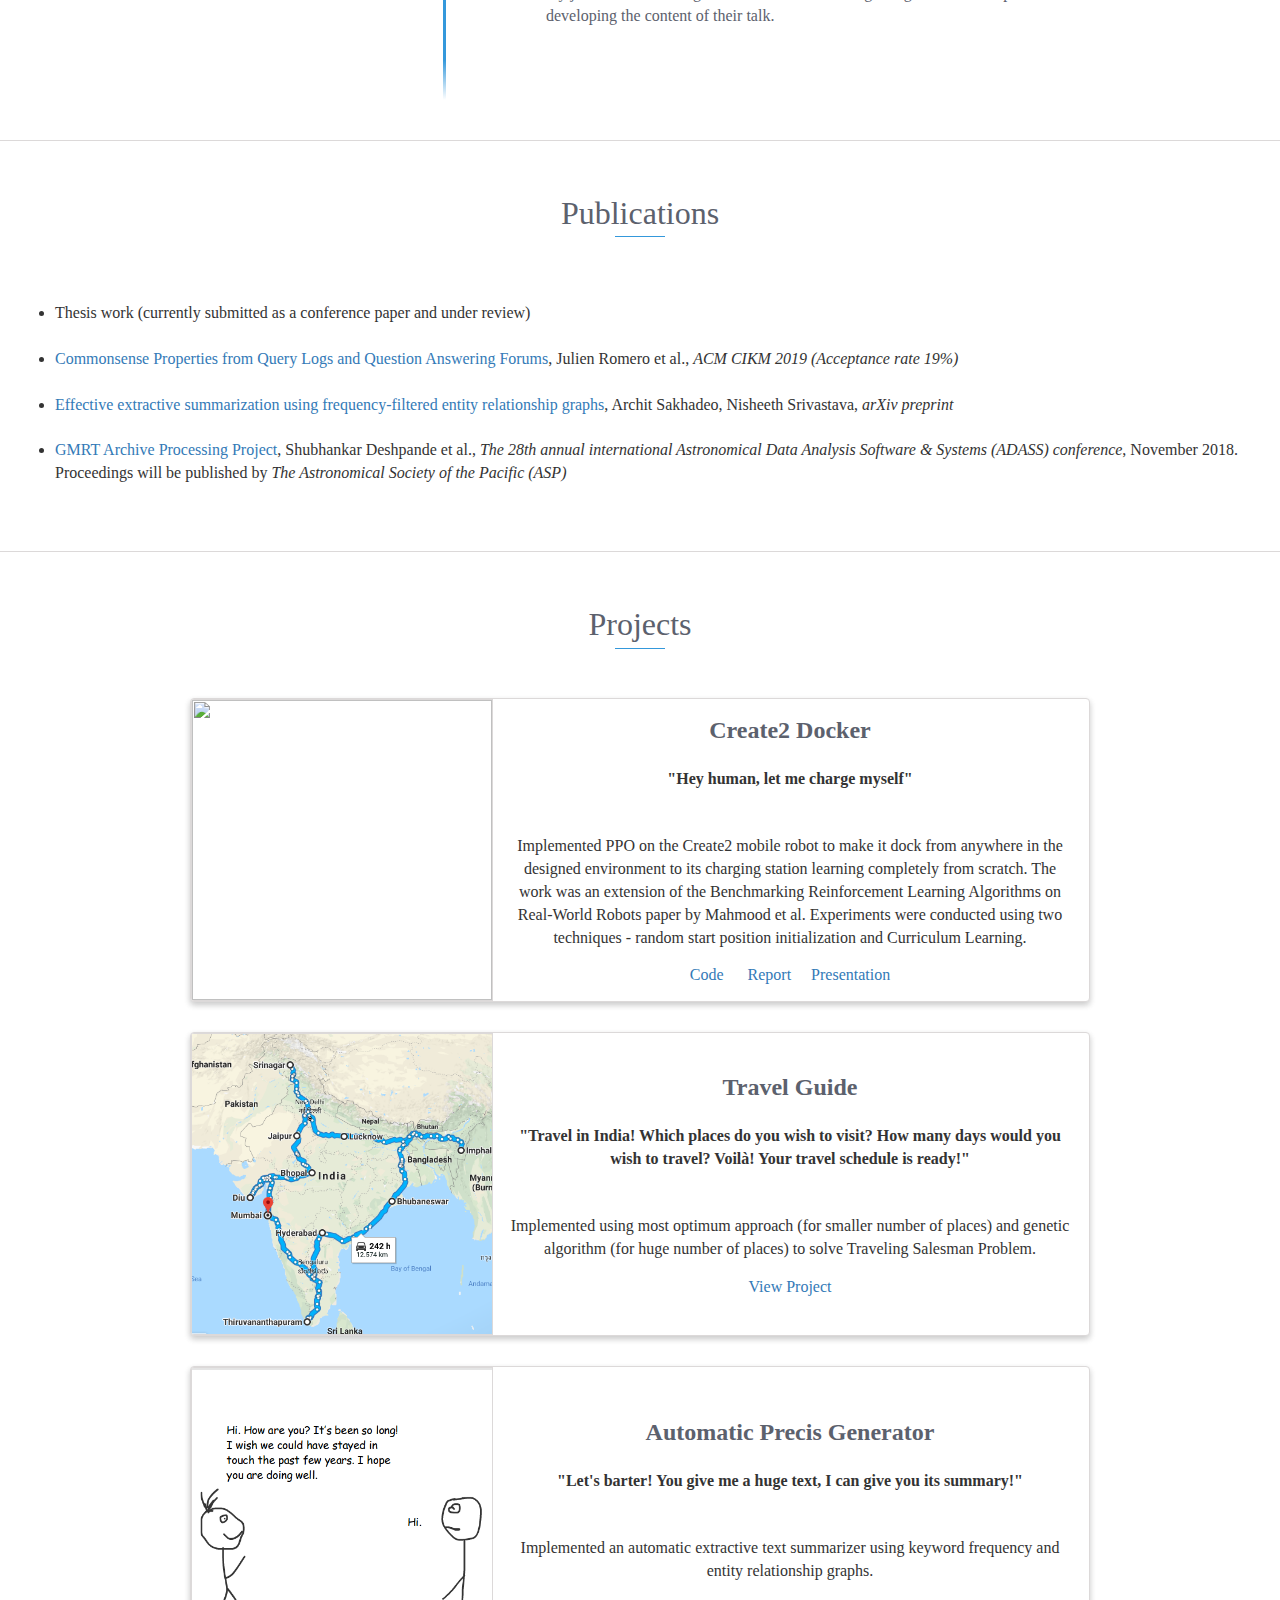
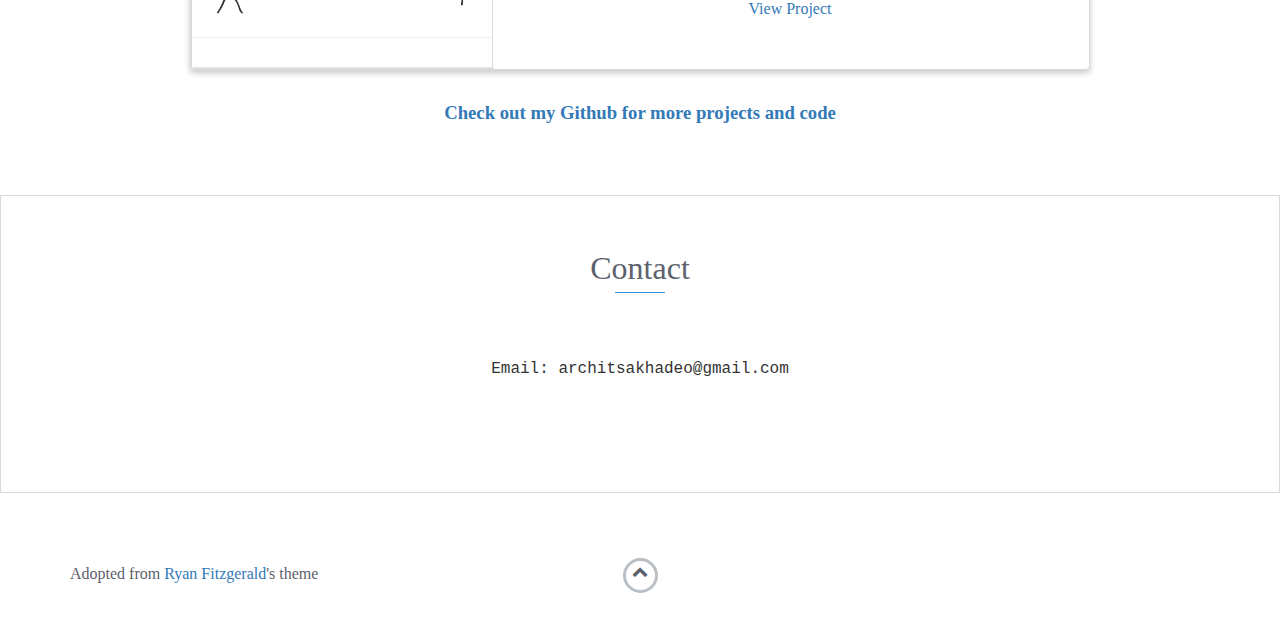
==== commit 64be6539: "update experience" ====
--- a/index.html
+++ b/index.html
@@ -42,7 +42,7 @@
             <li><a href="#publications">Publications</a></li>
             <li><a href="#projects">Projects</a></li>
          	<li><a href="#contact">Contact</a></li>
-            <li><a href="https://drive.google.com/file/d/1MdFT2MrsLvUdfbdThOna0kNNypOosgu7/view?usp=sharing" class="no-scroll" target="_blank">Resume</a></li>            
+            <li><a href="https://bit.ly/ArchitSakhadeoResume" class="no-scroll" target="_blank">Resume</a></li>            
         </ul>        
     </header><!-- End header -->
     
@@ -79,7 +79,7 @@
                 <div id = "about-text">
                 
                 <div class="col-md-8">
-                    <p> I am currently looking for a job (research/software). I recently graduated with a Master's degree from the University of Alberta in the Department of Computing Science. I was advised by <a href="https://sites.ualberta.ca/~amw8/" target="_blank">Prof. Adam White</a> and <a href="https://webdocs.cs.ualberta.ca/~alona/" target="_blank">Prof. Alona Fyshe</a>.
+                    <p> I recently graduated with a Master's degree from the University of Alberta in the Department of Computing Science. I was advised by <a href="https://sites.ualberta.ca/~amw8/" target="_blank">Prof. Adam White</a> and <a href="https://webdocs.cs.ualberta.ca/~alona/" target="_blank">Prof. Alona Fyshe</a>.
                         My research interests lie in reinforcement learning, representation learning, and real-world reinforcement learning.
                         I was affiliated with the <a href="http://rlai.ualberta.ca/" target="_blank">Reinforcement Learning and Artificial Intelligence Lab</a> and the <a href="https://www.amii.ca/" target="_blank">Alberta Machine Intelligence Institute</a>.
                     </p>
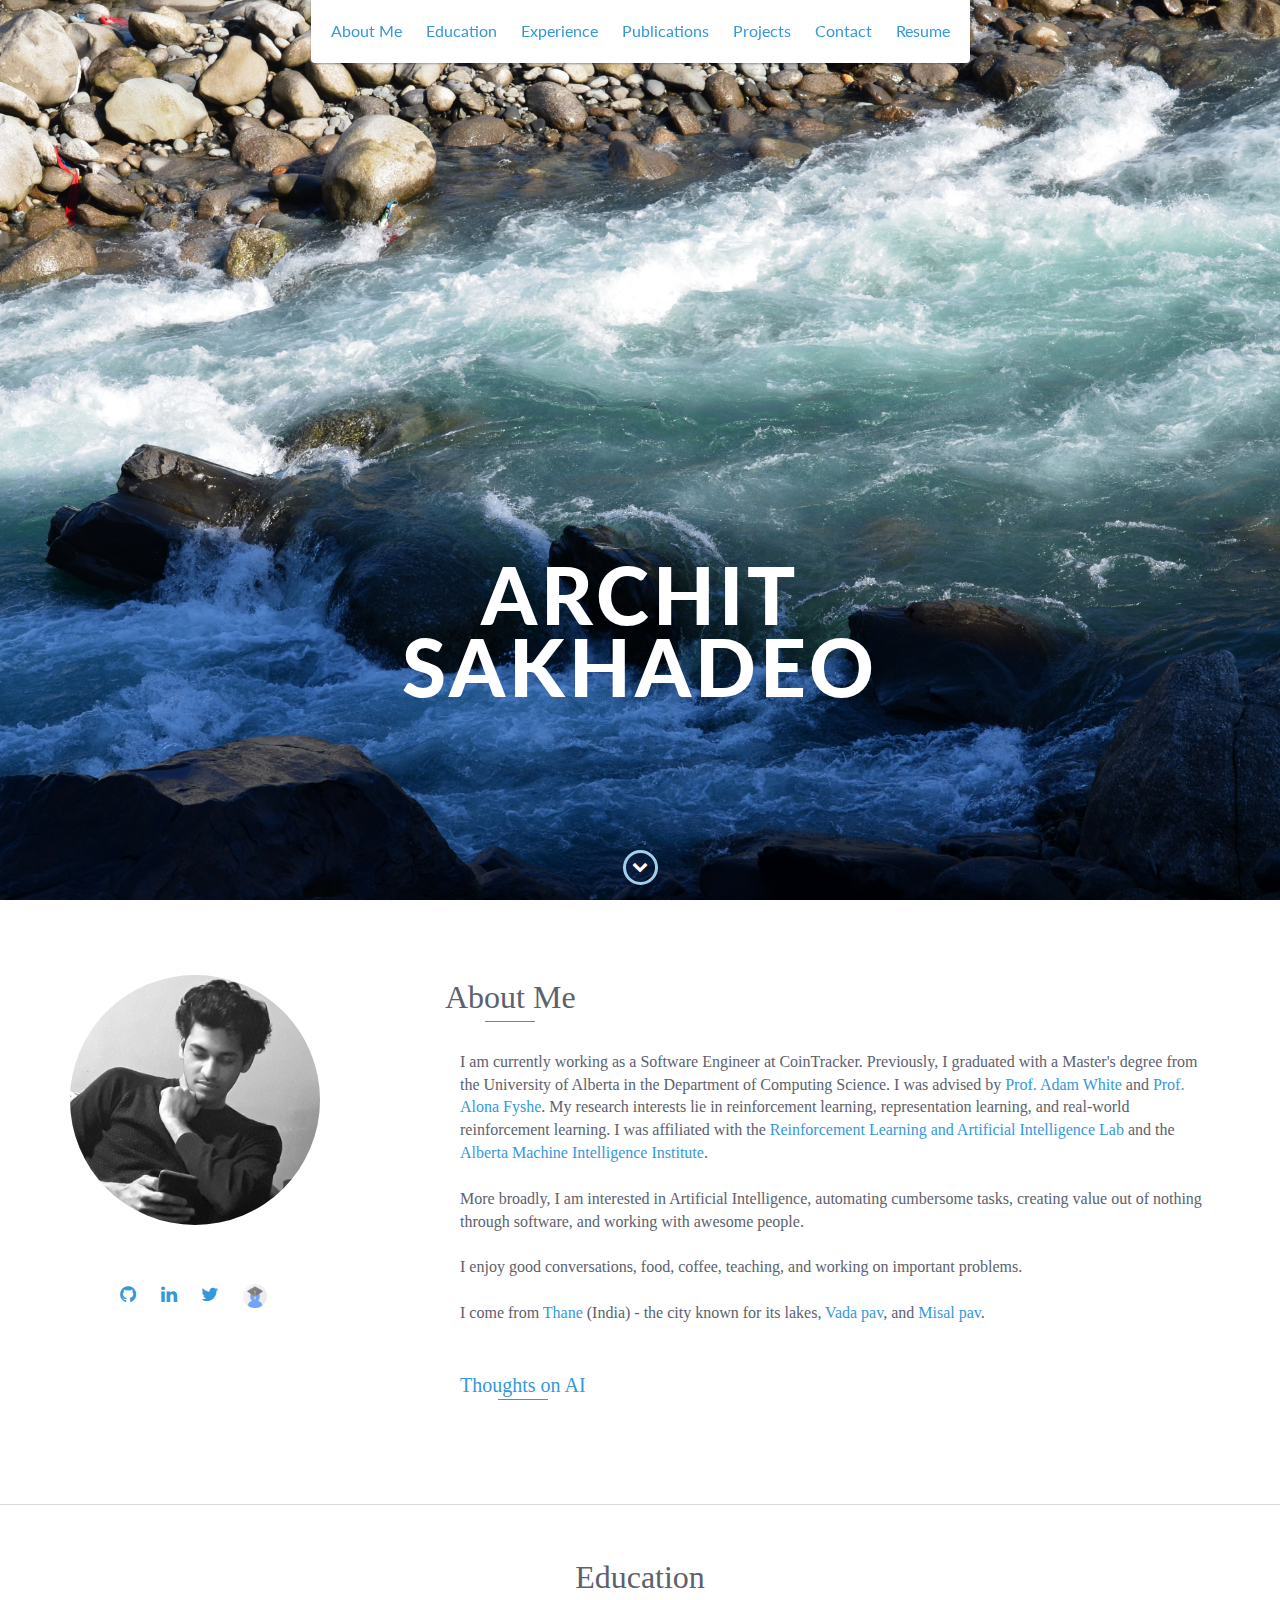
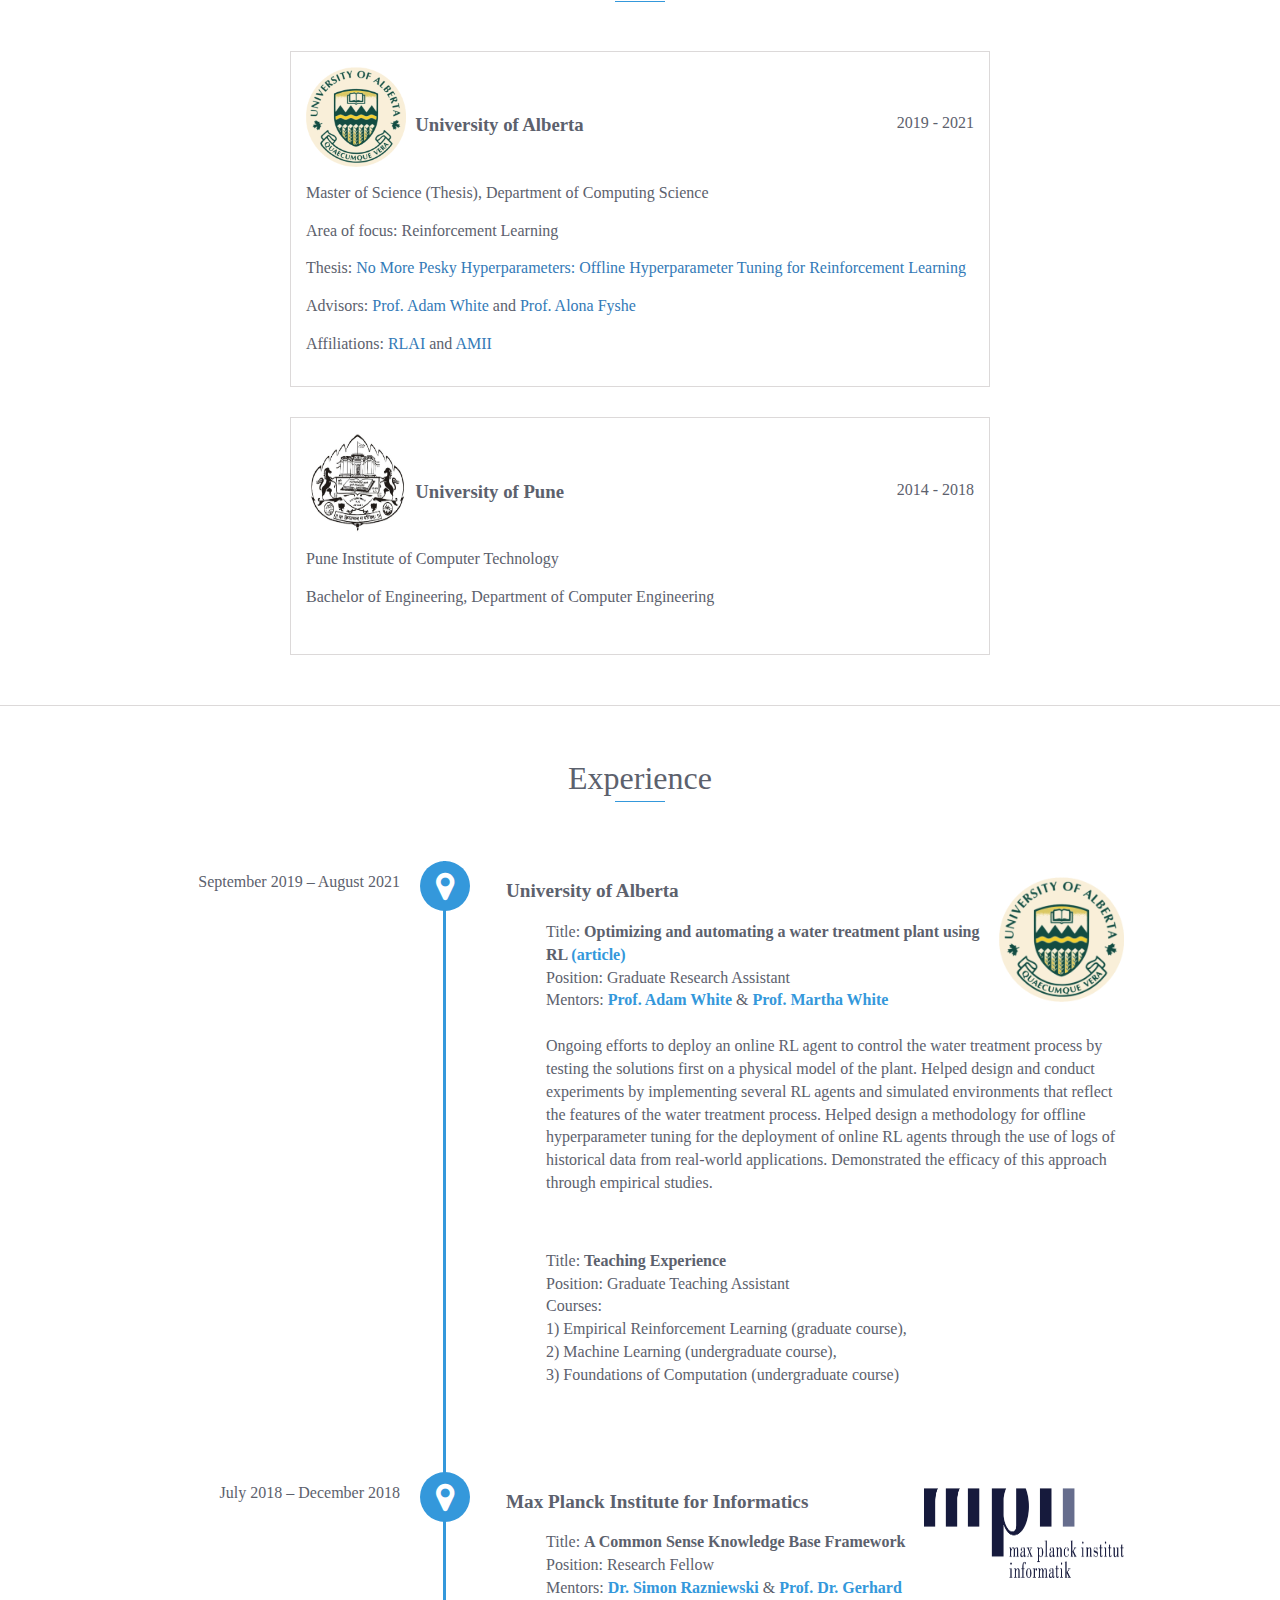
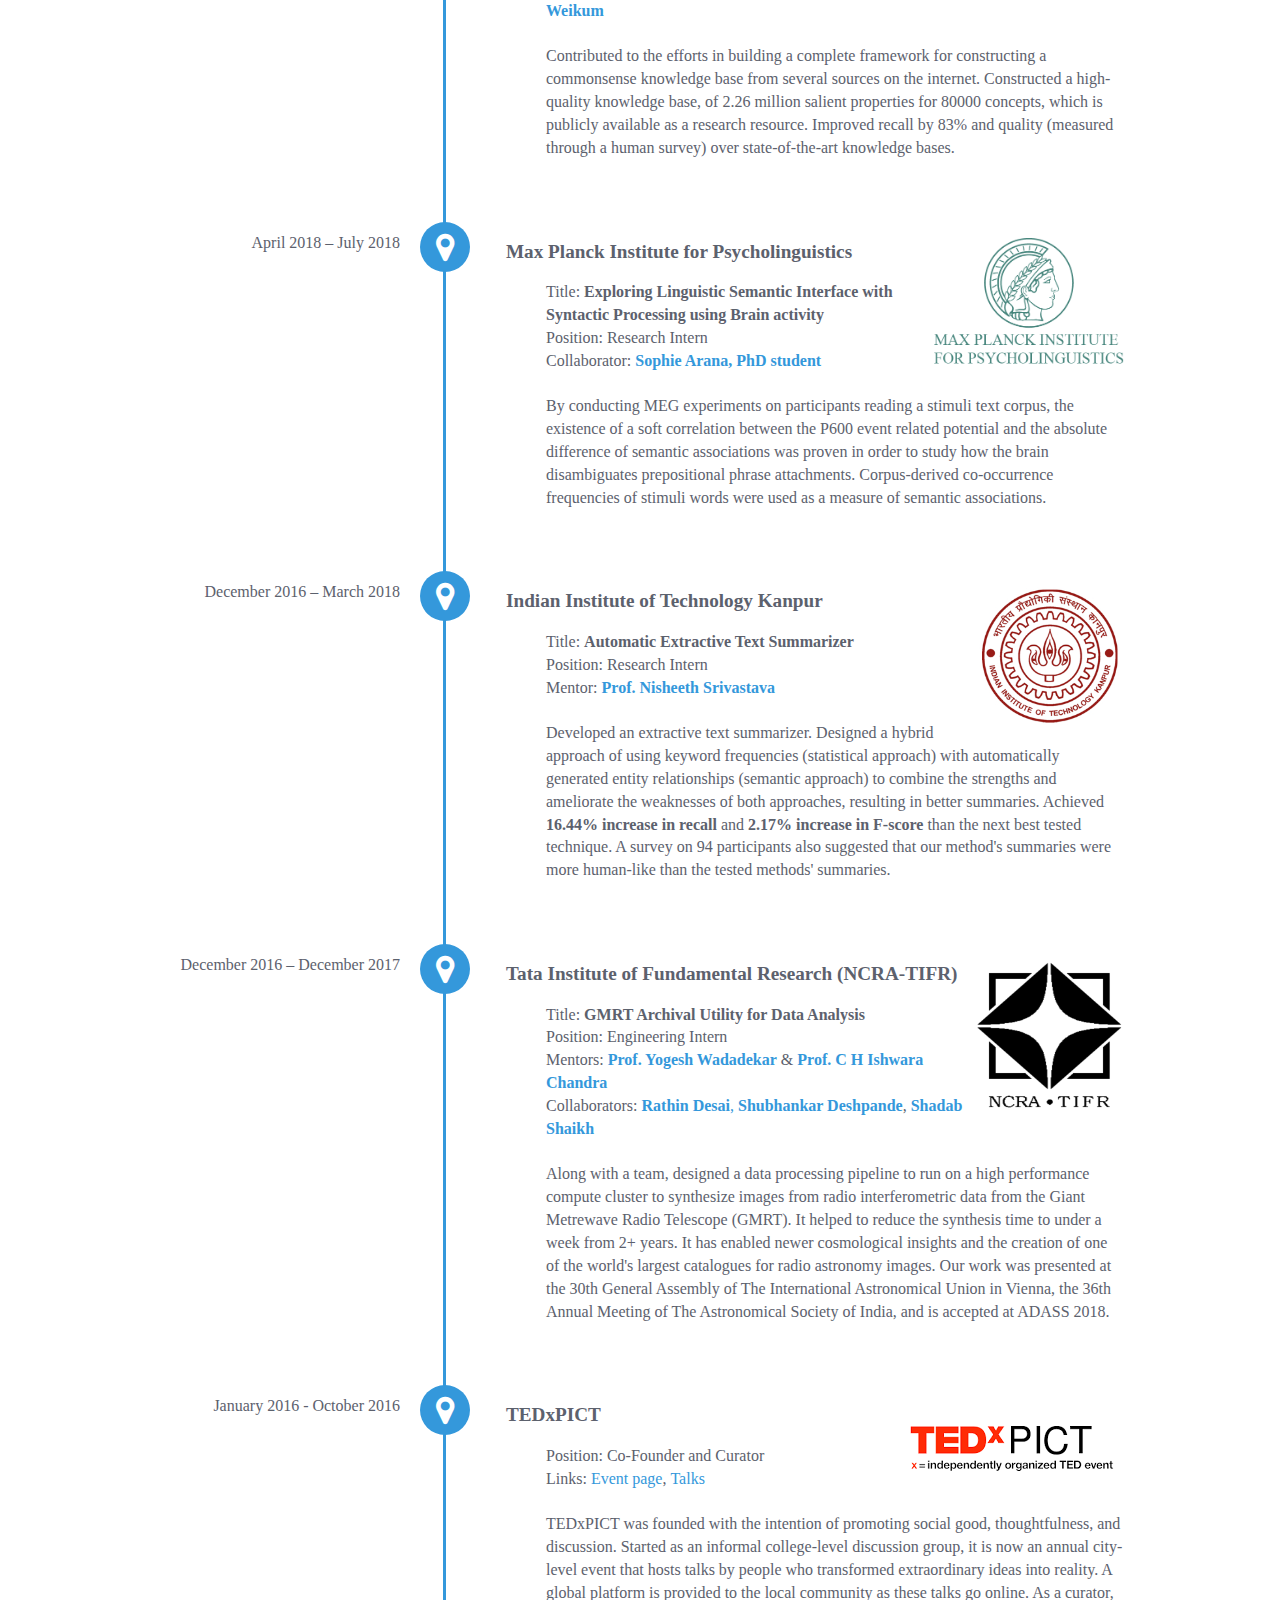
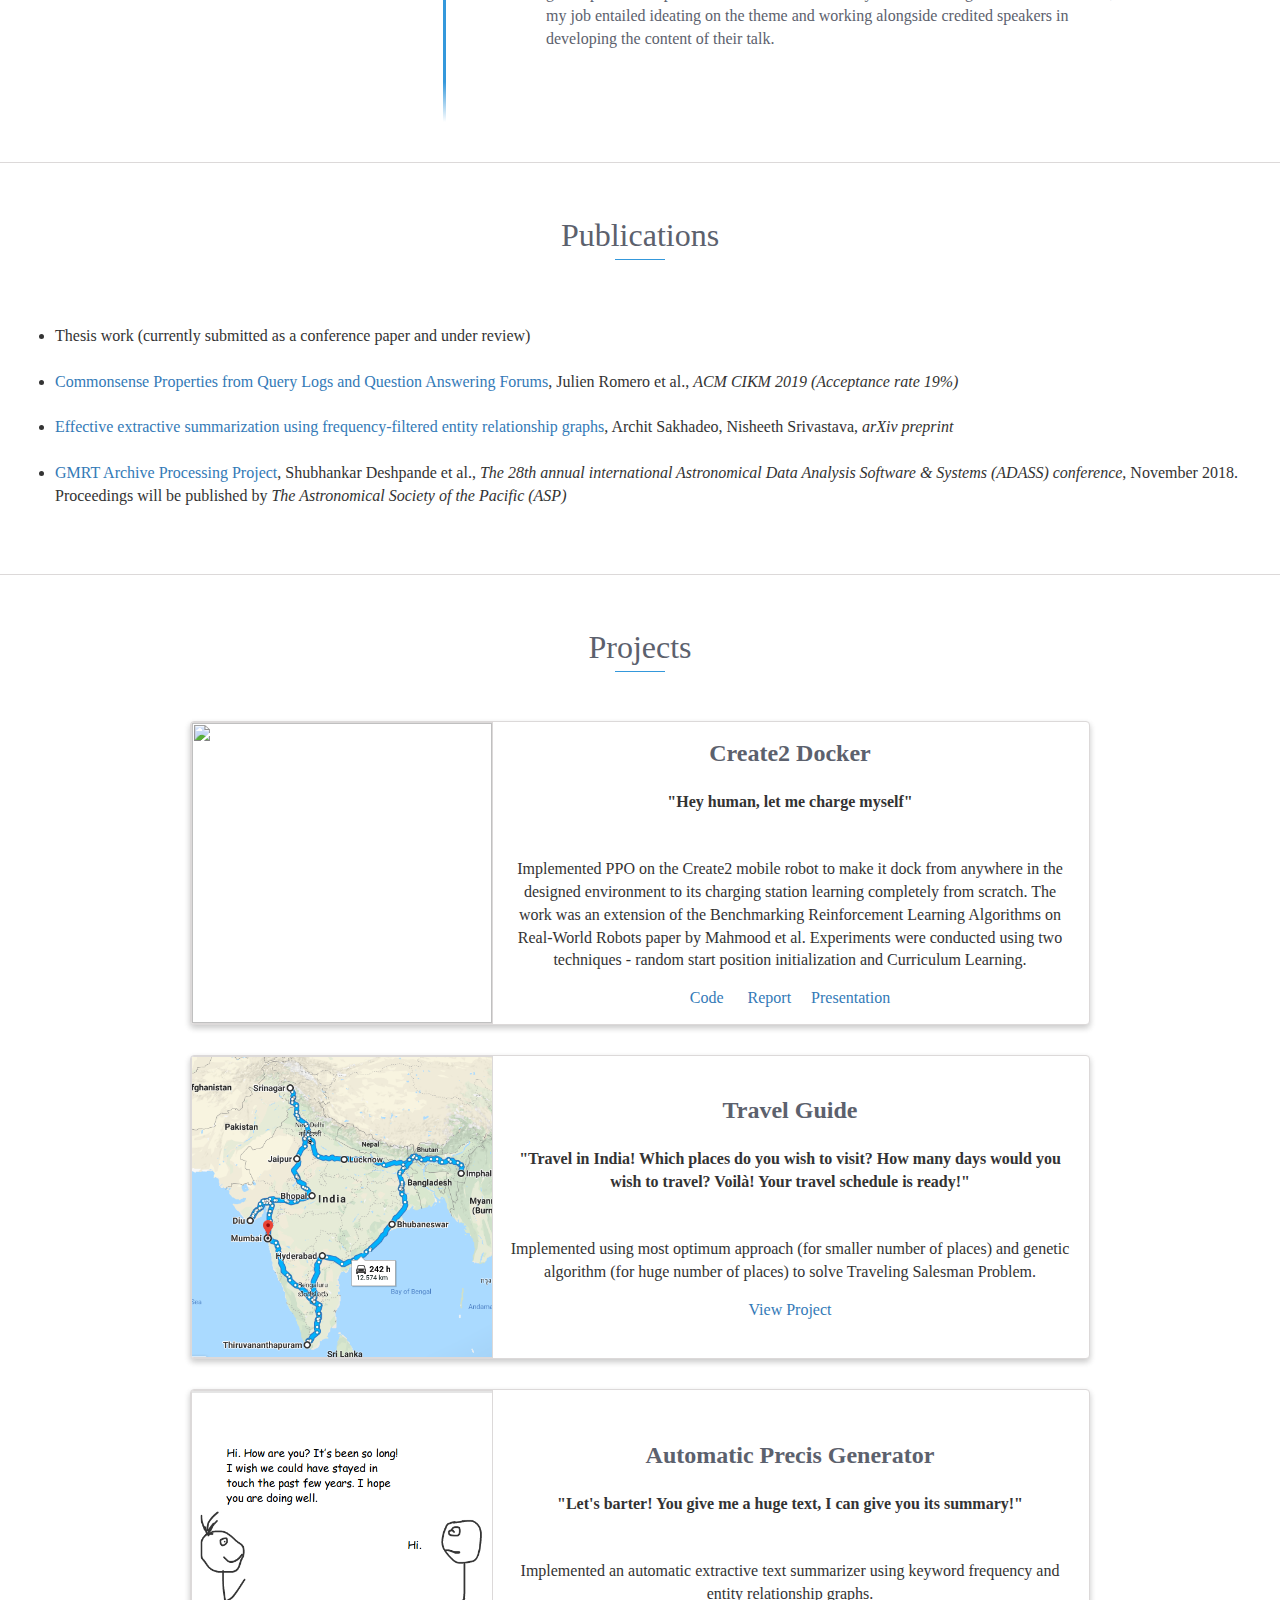
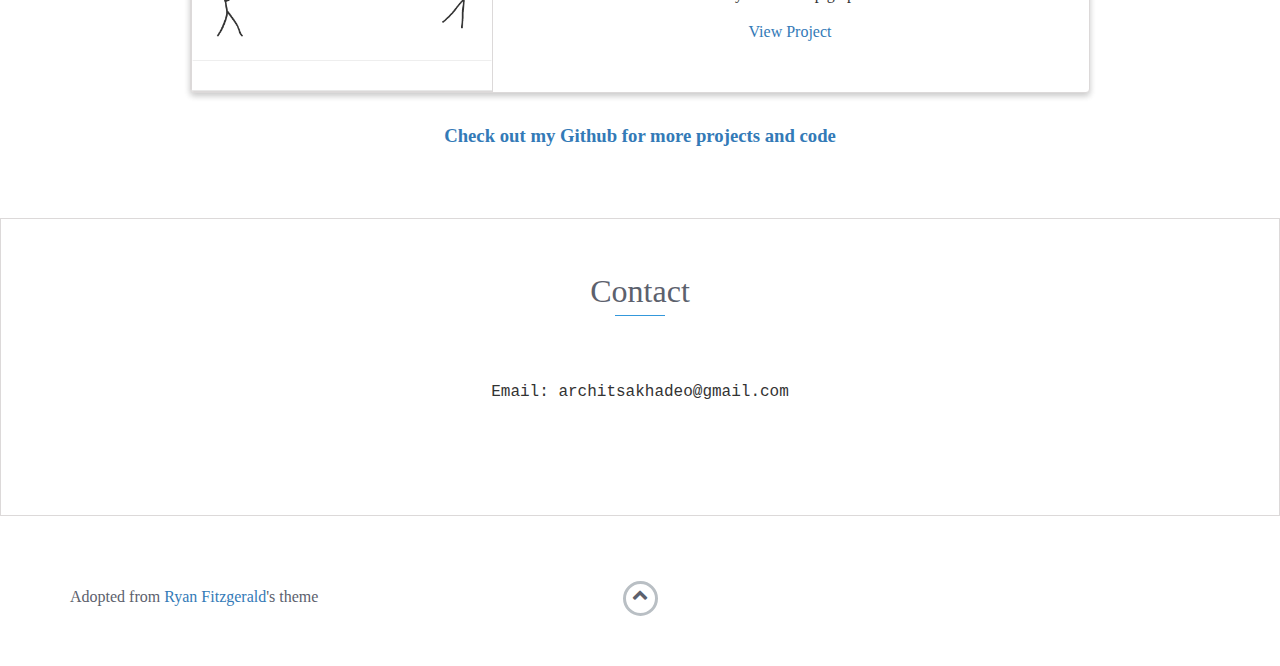
==== commit fd8a20a3: "Update index.html" ====
--- a/index.html
+++ b/index.html
@@ -79,7 +79,7 @@
                 <div id = "about-text">
                 
                 <div class="col-md-8">
-                    <p> I recently graduated with a Master's degree from the University of Alberta in the Department of Computing Science. I was advised by <a href="https://sites.ualberta.ca/~amw8/" target="_blank">Prof. Adam White</a> and <a href="https://webdocs.cs.ualberta.ca/~alona/" target="_blank">Prof. Alona Fyshe</a>.
+                    <p> I am currently working as a Software Engineer at CoinTracker. Previously, I graduated with a Master's degree from the University of Alberta in the Department of Computing Science. I was advised by <a href="https://sites.ualberta.ca/~amw8/" target="_blank">Prof. Adam White</a> and <a href="https://webdocs.cs.ualberta.ca/~alona/" target="_blank">Prof. Alona Fyshe</a>.
                         My research interests lie in reinforcement learning, representation learning, and real-world reinforcement learning.
                         I was affiliated with the <a href="http://rlai.ualberta.ca/" target="_blank">Reinforcement Learning and Artificial Intelligence Lab</a> and the <a href="https://www.amii.ca/" target="_blank">Alberta Machine Intelligence Institute</a>.
                     </p>
